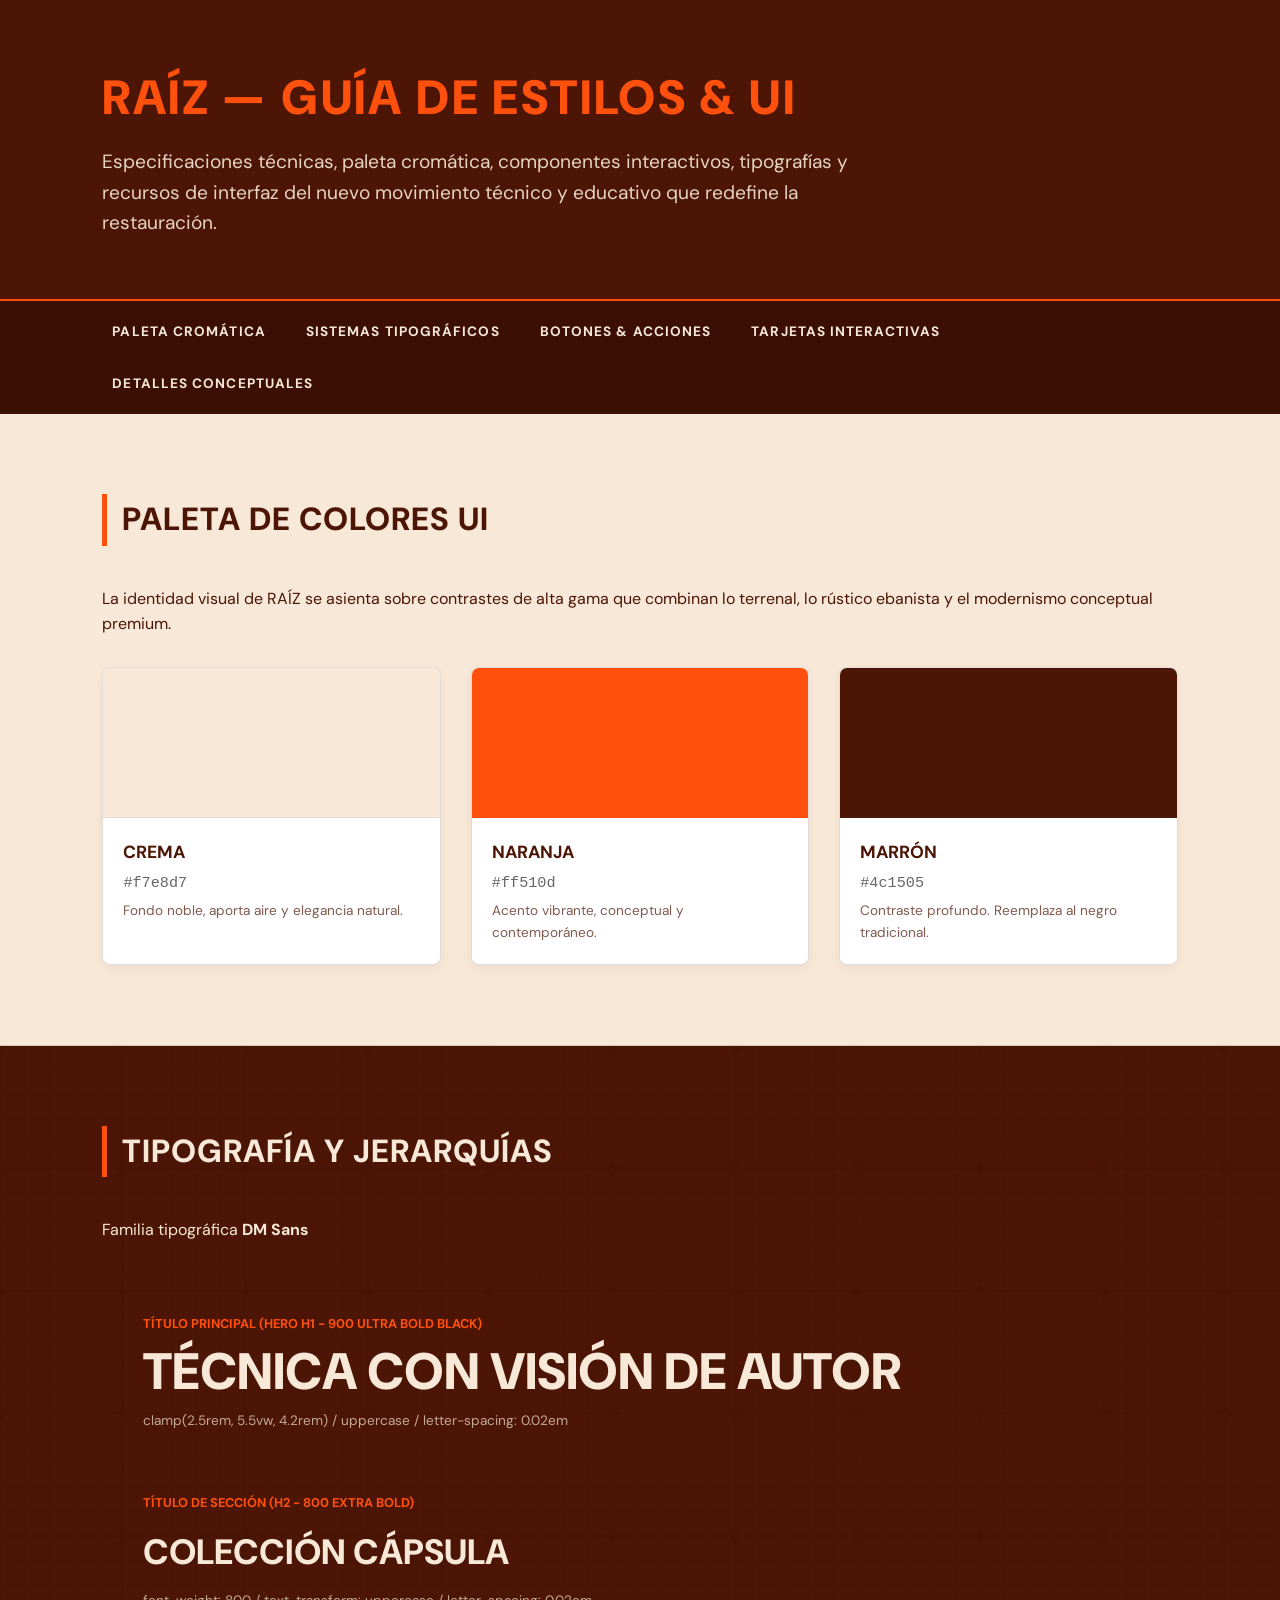
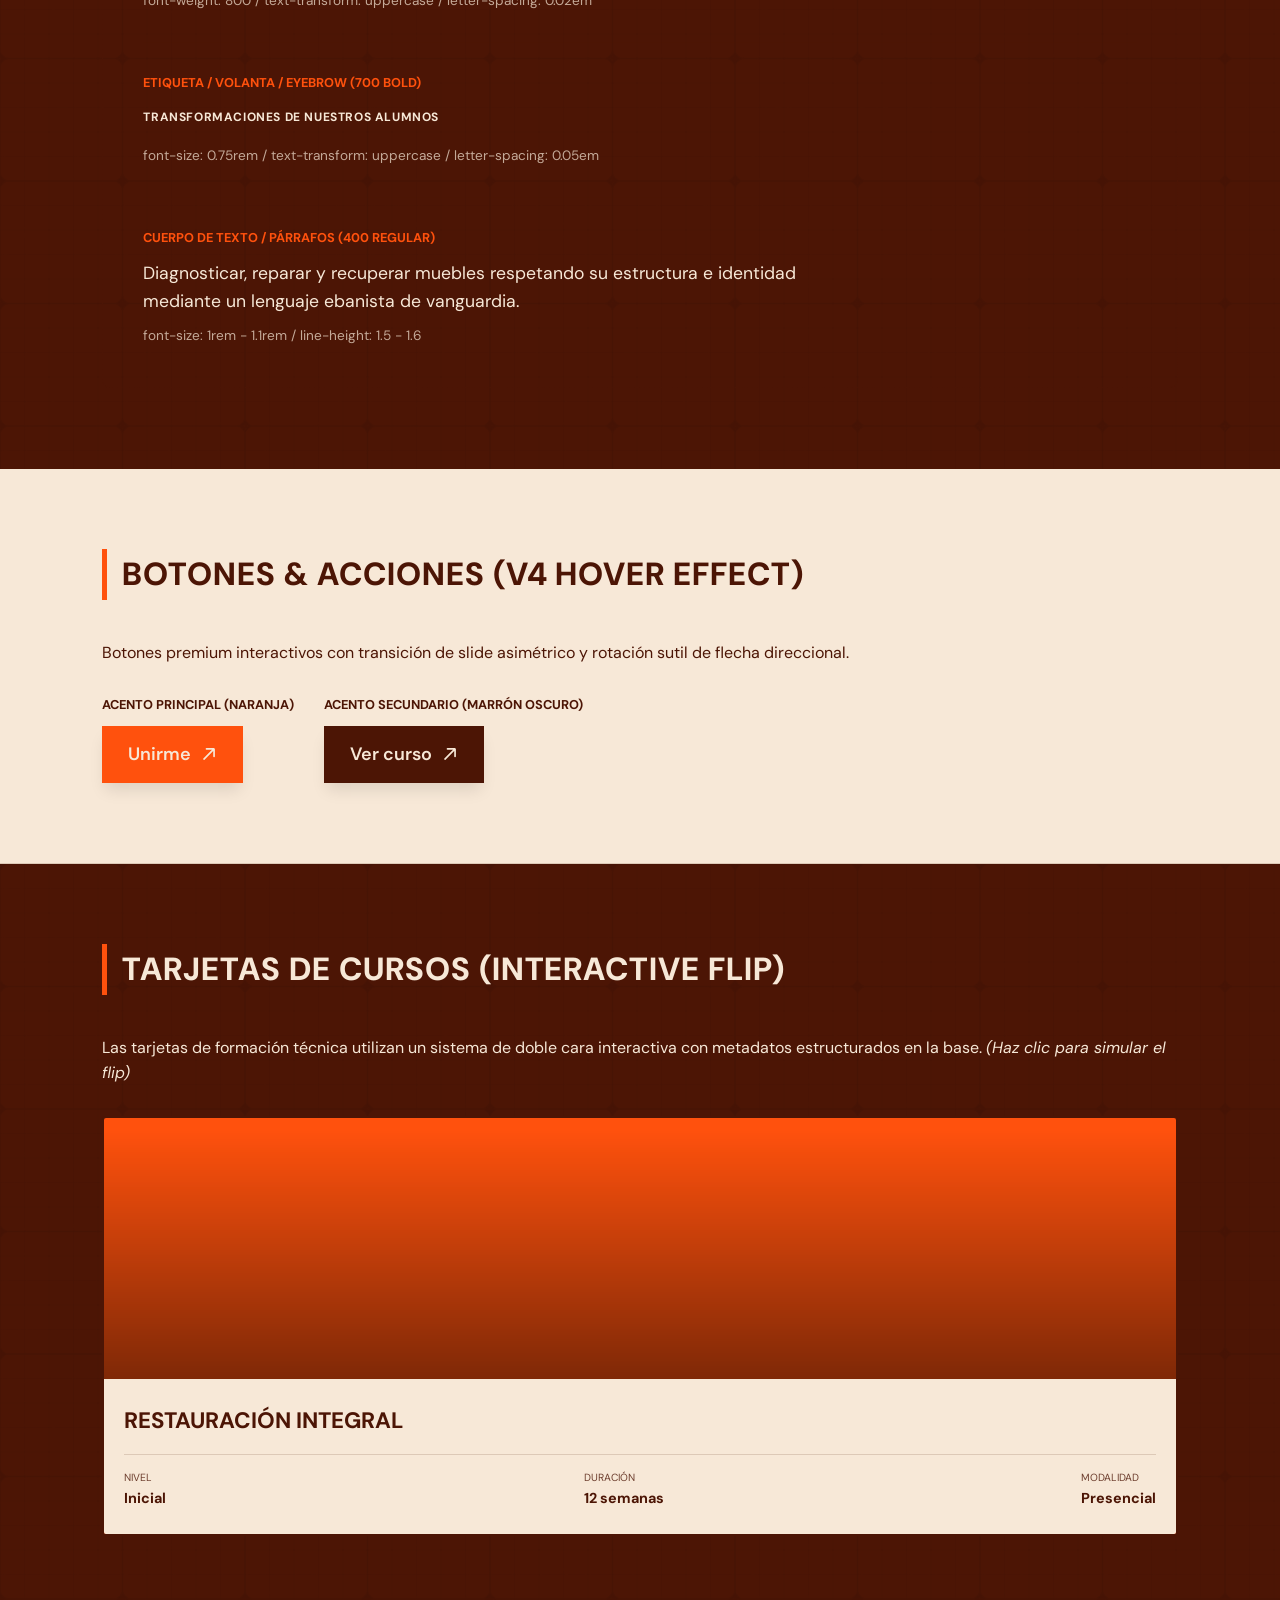
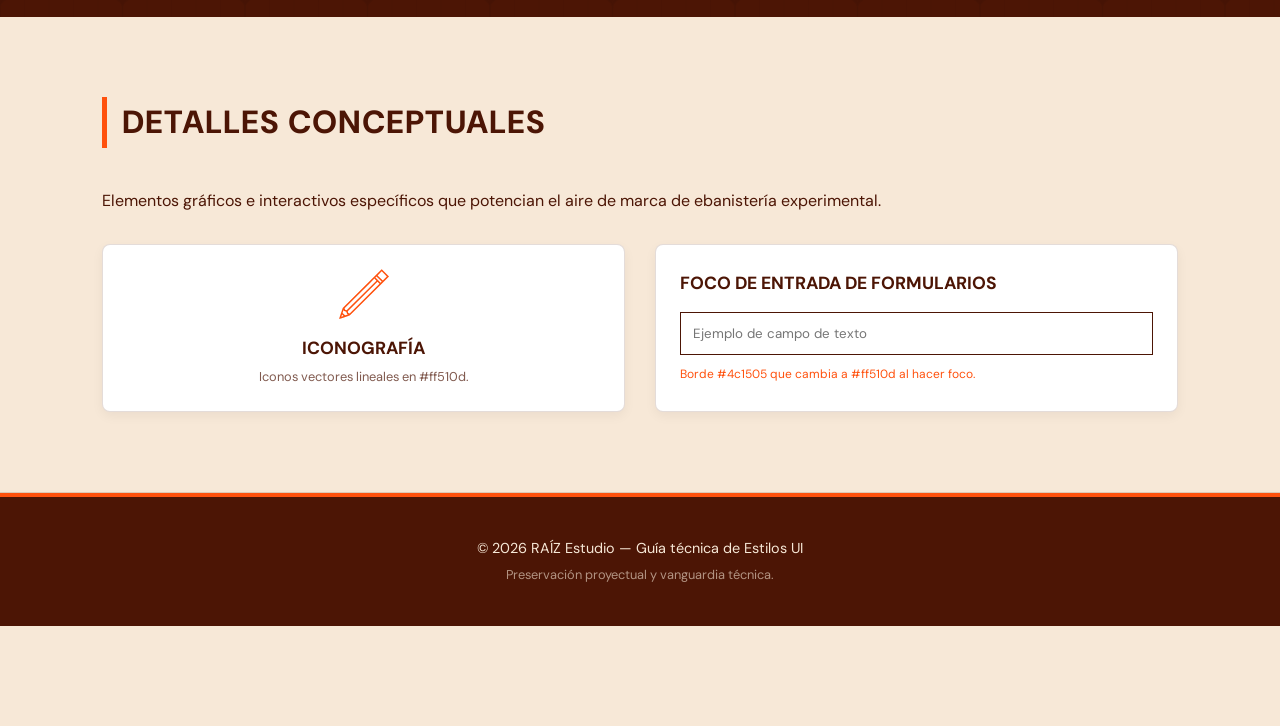
==== biblioteca_ui.html @ 79fe2fd6 "biblioteca" ====
<!DOCTYPE html>
<html lang="es">
<head>
    <meta charset="UTF-8">
    <meta name="viewport" content="width=device-width, initial-scale=1.0">
    <title>Biblioteca de UI — RAÍZ Estudio</title>
    <!-- Importación de Google Fonts: DM Sans -->
    <link rel="preconnect" href="https://fonts.googleapis.com">
    <link rel="preconnect" href="https://fonts.gstatic.com" crossorigin>
    <link href="https://fonts.googleapis.com/css2?family=DM+Sans:ital,opsz,wght@0,9..40,100..1000;1,9..40,100..1000&display=swap" rel="stylesheet">
    
    <style>
        /* VARIABLES DE DISEÑO & PALETA DE COLORES (Extraídas directamente de la UI de RAÍZ) */
        :root {
            --color-crema: #f7e8d7;
            --color-naranja: #ff510d;
            --color-oscuro: #4c1505;
            --color-texto-claro: #f7e8d7;
            --color-texto-oscuro: #4c1505;
            --font-main: 'DM Sans', sans-serif;
            --transition: all 0.4s cubic-bezier(0.25, 1, 0.5, 1);
        }

        /* RESET & ESTILOS BASE */
        *, *::before, *::after {
            box-sizing: border-box;
            margin: 0;
            padding: 0;
        }

        body {
            font-family: var(--font-main);
            background-color: var(--color-crema);
            color: var(--color-texto-oscuro);
            line-height: 1.6;
            -webkit-font-smoothing: antialiased;
            padding-bottom: 100px;
        }

        a {
            text-decoration: none;
            color: inherit;
            transition: var(--transition);
        }

        /* HEADER */
        .ui-header {
            background-color: var(--color-oscuro);
            color: var(--color-crema);
            padding: 60px 8%;
            border-bottom: 2px solid var(--color-naranja);
        }

        .ui-header h1 {
            font-size: 3rem;
            font-weight: 900;
            text-transform: uppercase;
            letter-spacing: 0.05em;
            margin-bottom: 10px;
            color: var(--color-naranja);
        }

        .ui-header p {
            font-size: 1.2rem;
            opacity: 0.9;
            max-width: 800px;
        }

        /* NAVEGACIÓN RÁPIDA */
        .ui-nav {
            background-color: #3b0f03;
            padding: 15px 8%;
            position: sticky;
            top: 0;
            z-index: 100;
            display: flex;
            gap: 20px;
            flex-wrap: wrap;
        }

        .ui-nav a {
            color: var(--color-crema);
            font-size: 0.85rem;
            text-transform: uppercase;
            font-weight: 700;
            letter-spacing: 0.08em;
            padding: 5px 10px;
            border-radius: 4px;
        }

        .ui-nav a:hover {
            color: var(--color-naranja);
            background-color: rgba(255, 81, 13, 0.1);
        }

        /* SECCIONES */
        .ui-section {
            padding: 80px 8%;
            border-bottom: 1px solid rgba(76, 21, 5, 0.15);
        }

        .ui-section.dark {
            background-color: var(--color-oscuro);
            color: var(--color-crema);
            background-image: url('imagenes/grid3.png');
            background-repeat: repeat;
            background-blend-mode: multiply;
        }

        .section-title {
            font-size: 2rem;
            font-weight: 800;
            text-transform: uppercase;
            letter-spacing: 0.03em;
            margin-bottom: 40px;
            border-left: 5px solid var(--color-naranja);
            padding-left: 15px;
            color: var(--color-oscuro);
        }

        .dark .section-title {
            color: var(--color-crema);
        }

        /* GRID DE COLORES */
        .color-grid {
            display: grid;
            grid-template-columns: repeat(auto-fit, minmax(220px, 1fr));
            gap: 30px;
        }

        .color-card {
            background: #fff;
            border: 1px solid rgba(76, 21, 5, 0.15);
            border-radius: 8px;
            overflow: hidden;
            box-shadow: 0 4px 12px rgba(0,0,0,0.05);
        }

        .color-block {
            height: 150px;
            width: 100%;
        }

        .color-info {
            padding: 20px;
        }

        .color-name {
            font-weight: 700;
            text-transform: uppercase;
            font-size: 1.1rem;
            margin-bottom: 5px;
        }

        .color-hex {
            font-family: monospace;
            color: #666;
            font-size: 0.95rem;
        }

        /* TIPOGRAFÍAS */
        .typo-specimen {
       
            padding: 40px;
            border-radius: 8px;
            border: 1px dashed var(--color-oscuro);
        }

        .typo-row {
            margin-bottom: 30px;
            padding-bottom: 30px;
            border-bottom: 1px solid rgba(76, 21, 5, 0.1);
        }

        .typo-row:last-child {
            margin-bottom: 0;
            padding-bottom: 0;
            border-bottom: none;
        }

        .typo-label {
            font-size: 0.8rem;
            text-transform: uppercase;
            color: var(--color-naranja);
            font-weight: 700;
            margin-bottom: 10px;
        }

        /* BOTONES */
        .buttons-showcase {
            display: flex;
            gap: 30px;
            flex-wrap: wrap;
            align-items: center;
        }

        /* BOTÓN V4 OPTIMIZADO (RAÍZ HERO STYLE) */
        .btn-raiz-naranja {
            display: inline-flex;
            justify-content: center;
            gap: 10px;
            align-items: center;
            box-shadow: 0 10px 15px -3px rgba(0, 0, 0, 0.1);
            font-size: 1.125rem;
            background-color: #ff510d;
            color: #f7e8d7;
            font-weight: 600;
            border: 2px solid #ff510d;
            position: relative;
            z-index: 10;
            padding: 12px 24px;
            overflow: hidden;
            transition: var(--transition);
        }

        .btn-raiz-naranja::before {
            content: '';
            position: absolute;
            width: 100%;
            height: 100%;
            transition: all 0.7s;
            left: -100%;
            top: 0;
            background-color: #f7e8d7;
            z-index: -1;
        }

        .btn-raiz-naranja:hover::before {
            left: 0;
        }

        .btn-raiz-naranja:hover {
            border-color: #f7e8d7;
            color: #ff510d;
        }

        .btn-raiz-naranja svg {
            width: 16px;
            height: 16px;
            transition: all 0.3s;
            transform: rotate(45deg);
        }

        .btn-raiz-naranja:hover svg {
            color: #ff510d;
            transform: rotate(90deg);
        }

        /* BOTÓN V4 OPTIMIZADO (RAÍZ OSCURO STYLE) */
        .btn-raiz-oscuro {
            display: inline-flex;
            justify-content: center;
            gap: 10px;
            align-items: center;
            box-shadow: 0 10px 15px -3px rgba(0, 0, 0, 0.1);
            font-size: 1.125rem;
            background-color: #4c1505;
            color: #f7e8d7;
            font-weight: 600;
            border: 2px solid #4c1505;
            position: relative;
            z-index: 10;
            padding: 12px 24px;
            overflow: hidden;
            transition: var(--transition);
        }

        .btn-raiz-oscuro::before {
            content: '';
            position: absolute;
            width: 100%;
            height: 100%;
            transition: all 0.7s;
            left: -100%;
            top: 0;
            background-color: #f7e8d7;
            z-index: -1;
        }

        .btn-raiz-oscuro:hover::before {
            left: 0;
        }

        .btn-raiz-oscuro:hover {
            border-color: #4c1505;
            color: #4c1505;
        }

        .btn-raiz-oscuro svg {
            width: 16px;
            height: 16px;
            transition: all 0.3s;
            transform: rotate(45deg);
        }

        .btn-raiz-oscuro:hover svg {
            color: #4c1505;
            transform: rotate(90deg);
        }

        /* TARJETAS CURSO FRONT/BACK DE DEMOSTRACIÓN */
        .demo-cards-wrapper {
            display: grid;
            grid-template-columns: repeat(auto-fit, minmax(300px, 1fr));
            gap: 40px;
            margin-top: 30px;
        }

        .feature-card-demo {
            width: 100%;
            height: 420px;
            perspective: 1000px;
            cursor: pointer;
        }

        .card-inner-demo {
            position: relative;
            width: 100%;
            height: 100%;
            transition: transform 0.6s cubic-bezier(0.4, 0, 0.2, 1);
            transform-style: preserve-3d;
        }

        .feature-card-demo.is-flipped .card-inner-demo {
            transform: rotateY(180deg);
        }

        .card-front-demo, .card-back-demo {
            position: absolute;
            width: 100%;
            height: 100%;
            -webkit-backface-visibility: hidden;
            backface-visibility: hidden;
            border: 2px solid var(--color-oscuro);
            display: flex;
            flex-direction: column;
            box-sizing: border-box;
            border-radius: 4px;
        }

        .card-front-demo {
            background-color: var(--color-naranja);
            justify-content: flex-end;
            overflow: hidden;
        }

        .demo-img-bg {
            height: 60%;
            background: linear-gradient(rgba(0,0,0,0), rgba(0,0,0,0.5)), url('https://images.unsplash.com/photo-1533090161767-e6ffed986c88?auto=format&fit=crop&w=600&q=80') center/cover no-repeat;
        }

        .card-front-content-demo {
            background-color: var(--color-crema);
            padding: 24px 20px;
            display: flex;
            flex-direction: column;
        }

        .card-front-content-demo h3 {
            font-size: 1.4rem;
            font-weight: 700;
            color: var(--color-oscuro);
            margin-bottom: 15px;
            text-transform: uppercase;
        }

        .card-meta-demo {
            display: flex;
            justify-content: space-between;
            border-top: 1px solid rgba(76, 21, 5, 0.15);
            padding-top: 15px;
        }

        .meta-item-demo {
            display: flex;
            flex-direction: column;
        }

        .meta-label-demo {
            font-size: 0.65rem;
            text-transform: uppercase;
            color: var(--color-oscuro);
            opacity: 0.8;
        }

        .meta-value-demo {
            font-size: 0.9rem;
            font-weight: 700;
            color: var(--color-oscuro);
        }

        .card-back-demo {
            background-color: var(--color-naranja);
            color: var(--color-crema);
            padding: 30px 24px;
            justify-content: space-between;
            transform: rotateY(180deg);
        }

        .card-back-demo h3 {
            font-size: 1.5rem;
            text-transform: uppercase;
            margin-bottom: 15px;
        }

        .card-back-demo p {
            font-size: 0.95rem;
            opacity: 0.9;
            margin-bottom: 20px;
        }

        /* VOLANTAS Y TEXTOS */
        .volanta {
            font-size: 0.75rem;
            text-transform: uppercase;
            letter-spacing: 0.05em;
            color: var(--color-naranja);
            font-weight: 700;
            display: inline-block;
            margin-bottom: 8px;
        }

        .dark .volanta {
            color: var(--color-crema);
        }

        /* CAPÍTULO CÁPSULA (CARRUSEL INTERACTIVO PREVIEW) */
        .capsula-preview {
            background: #fff;
            border: 1px solid rgba(76, 21, 5, 0.1);
            padding: 40px;
            border-radius: 8px;
            display: flex;
            flex-direction: column;
            align-items: center;
            text-align: center;
        }

        .capsula-img-placeholder {
            width: 250px;
            height: 250px;
            background: var(--color-crema);
            border-radius: 50%;
            margin: 20px auto;
            display: flex;
            align-items: center;
            justify-content: center;
            border: 2px dashed var(--color-naranja);
            color: var(--color-oscuro);
            font-weight: 700;
        }

        /* FOOTER DE LA GUÍA */
        .ui-footer {
            background-color: var(--color-oscuro);
            color: var(--color-crema);
            text-align: center;
            padding: 40px;
            font-size: 0.9rem;
            border-top: 4px solid var(--color-naranja);
        }
    </style>
</head>
<body>

    <!-- MENÚ / HEADER DE LA BIBLIOTECA UI -->
    <header class="ui-header">
        <h1>RAÍZ — Guía de Estilos & UI</h1>
        <p>Especificaciones técnicas, paleta cromática, componentes interactivos, tipografías y recursos de interfaz del nuevo movimiento técnico y educativo que redefine la restauración.</p>
    </header>

    <!-- NAVEGACIÓN RÁPIDA INTERNA -->
    <nav class="ui-nav">
        <a href="#colores">Paleta Cromática</a>
        <a href="#tipografias">Sistemas Tipográficos</a>
        <a href="#botones">Botones & Acciones</a>
        <a href="#componentes">Tarjetas Interactivas</a>
        <a href="#accesorios">Detalles Conceptuales</a>
    </nav>

    <!-- SECCIÓN 1: PALETA CROMÁTICA -->
    <section id="colores" class="ui-section">
        <h2 class="section-title">Paleta de Colores UI</h2>
        <p style="margin-bottom: 30px;">La identidad visual de RAÍZ se asienta sobre contrastes de alta gama que combinan lo terrenal, lo rústico ebanista y el modernismo conceptual premium.</p>
        
        <div class="color-grid">
            <!-- Crema -->
            <div class="color-card">
                <div class="color-block" style="background-color: #f7e8d7; border-bottom: 1px solid rgba(0,0,0,0.05);"></div>
                <div class="color-info">
                    <div class="color-name">Crema</div>
                    <div class="color-hex">#f7e8d7</div>
                    <p style="font-size: 0.85rem; opacity: 0.7; margin-top: 5px;">Fondo noble, aporta aire y elegancia natural.</p>
                </div>
            </div>

            <!-- Naranja -->
            <div class="color-card">
                <div class="color-block" style="background-color: #ff510d;"></div>
                <div class="color-info">
                    <div class="color-name">Naranja</div>
                    <div class="color-hex">#ff510d</div>
                    <p style="font-size: 0.85rem; opacity: 0.7; margin-top: 5px;">Acento vibrante, conceptual y contemporáneo.</p>
                </div>
            </div>

            <!-- Oscuro -->
            <div class="color-card">
                <div class="color-block" style="background-color: #4c1505;"></div>
                <div class="color-info">
                    <div class="color-name">Marrón</div>
                    <div class="color-hex">#4c1505</div>
                    <p style="font-size: 0.85rem; opacity: 0.7; margin-top: 5px;">Contraste profundo. Reemplaza al negro tradicional.</p>
                </div>
            </div>
        </div>
    </section>

    <!-- SECCIÓN 2: SISTEMAS TIPOGRÁFICOS -->
    <section id="tipografias" class="ui-section dark">
        <h2 class="section-title">Tipografía y Jerarquías</h2>
        <p style="margin-bottom: 30px; color: var(--color-crema);">Familia tipográfica <strong>DM Sans</strong></p>

        <div class="typo-specimen">
            <!-- H1 -->
            <div class="typo-row">
                <div class="typo-label">Título Principal (Hero H1 - 900 Ultra Bold Black)</div>
                <h1 style="font-size: clamp(2rem, 4vw, 3.5rem); font-weight: 900; text-transform: uppercase; line-height: 1.1; color: var(--color-crema);">TÉCNICA CON VISIÓN DE AUTOR</h1>
                <p style="font-size: 0.85rem; color: var(--color-crema); opacity: 0.7; margin-top: 10px;">clamp(2.5rem, 5.5vw, 4.2rem) / uppercase / letter-spacing: 0.02em</p>
            </div>

            <!-- H2 -->
            <div class="typo-row">
                <div class="typo-label">Título de Sección (H2 - 800 Extra Bold)</div>
                <h2 style="font-size: 2.2rem; font-weight: 800; text-transform: uppercase; color: var(--color-crema);">Colección Cápsula</h2>
                <p style="font-size: 0.85rem; color: var(--color-crema); opacity: 0.7; margin-top: 10px;">font-weight: 800 / text-transform: uppercase / letter-spacing: 0.02em</p>
            </div>

            <!-- Volanta -->
            <div class="typo-row">
                <div class="typo-label">Etiqueta / Volanta / Eyebrow (700 Bold)</div>
                <span class="volanta">TRANSFORMACIONES DE NUESTROS ALUMNOS</span>
                <p style="font-size: 0.85rem; color: var(--color-crema); opacity: 0.7; margin-top: 10px;">font-size: 0.75rem / text-transform: uppercase / letter-spacing: 0.05em</p>
            </div>

            <!-- Body -->
            <div class="typo-row">
                <div class="typo-label">Cuerpo de Texto / Párrafos (400 Regular)</div>
                <p style="font-size: 1.1rem; line-height: 1.6; max-width: 700px; color: var(--color-crema);">Diagnosticar, reparar y recuperar muebles respetando su estructura e identidad mediante un lenguaje ebanista de vanguardia.</p>
                <p style="font-size: 0.85rem; color: var(--color-crema); opacity: 0.7; margin-top: 10px;">font-size: 1rem - 1.1rem / line-height: 1.5 - 1.6</p>
            </div>
        </div>
    </section>

    <!-- SECCIÓN 3: BOTONES Y ACCIONES -->
    <section id="botones" class="ui-section">
        <h2 class="section-title">Botones & Acciones (v4 Hover Effect)</h2>
        <p style="margin-bottom: 30px;">Botones premium interactivos con transición de slide asimétrico y rotación sutil de flecha direccional.</p>

        <div class="buttons-showcase">
            <div>
                <p style="font-size: 0.8rem; font-weight: bold; margin-bottom: 10px; text-transform: uppercase;">Acento Principal (Naranja)</p>
                <a href="#cursos" class="btn-raiz-naranja">
                    <span>Unirme</span>
                    <svg viewBox="0 0 16 19" fill="currentColor" xmlns="http://www.w3.org/2000/svg"> 
                        <path d="M7 18C7 18.5523 7.44772 19 8 19C8.55228 19 9 18.5523 9 18H7ZM8.70711 0.292893C8.31658 -0.0976311 7.68342 -0.0976311 7.29289 0.292893L0.928932 6.65685C0.538408 7.04738 0.538408 7.68054 0.928932 8.07107C1.31946 8.46159 1.95262 8.46159 2.34315 8.07107L8 2.41421L13.6569 8.07107C14.0474 8.46159 14.6805 8.46159 15.0711 8.07107C15.4616 7.68054 15.4616 7.04738 15.0711 6.65685L8.70711 0.292893ZM9 18L9 1H7L7 18H9Z"></path>
                    </svg>
                </a>
            </div>

            <div>
                <p style="font-size: 0.8rem; font-weight: bold; margin-bottom: 10px; text-transform: uppercase;">Acento Secundario (Marrón Oscuro)</p>
                <a href="#cursos" class="btn-raiz-oscuro">
                    <span>Ver curso</span>
                    <svg viewBox="0 0 16 19" fill="currentColor" xmlns="http://www.w3.org/2000/svg"> 
                        <path d="M7 18C7 18.5523 7.44772 19 8 19C8.55228 19 9 18.5523 9 18H7ZM8.70711 0.292893C8.31658 -0.0976311 7.68342 -0.0976311 7.29289 0.292893L0.928932 6.65685C0.538408 7.04738 0.538408 7.68054 0.928932 8.07107C1.31946 8.46159 1.95262 8.46159 2.34315 8.07107L8 2.41421L13.6569 8.07107C14.0474 8.46159 14.6805 8.46159 15.0711 8.07107C15.4616 7.68054 15.4616 7.04738 15.0711 6.65685L8.70711 0.292893ZM9 18L9 1H7L7 18H9Z"></path>
                    </svg>
                </a>
            </div>
        </div>
    </section>

    <!-- SECCIÓN 4: TARJETAS INTERACTIVAS (FEATURE FLIP CARDS) -->
    <section id="componentes" class="ui-section dark">
        <h2 class="section-title">Tarjetas de Cursos (Interactive Flip)</h2>
        <p style="margin-bottom: 30px; color: var(--color-crema);">Las tarjetas de formación técnica utilizan un sistema de doble cara interactiva con metadatos estructurados en la base. <em>(Haz clic para simular el flip)</em></p>

        <div class="demo-cards-wrapper">
            <!-- Demo 1 -->
            <div class="feature-card-demo" onclick="this.classList.toggle('is-flipped')">
                <div class="card-inner-demo">
                    <!-- Front -->
                    <div class="card-front-demo">
                        <div class="demo-img-bg"></div>
                        <div class="card-front-content-demo">
                            <h3>Restauración integral</h3>
                            <div class="card-meta-demo">
                                <div class="meta-item-demo">
                                    <span class="meta-label-demo">Nivel</span>
                                    <span class="meta-value-demo">Inicial</span>
                                </div>
                                <div class="meta-item-demo">
                                    <span class="meta-label-demo">Duración</span>
                                    <span class="meta-value-demo">12 semanas</span>
                                </div>
                                <div class="meta-item-demo">
                                    <span class="meta-label-demo">Modalidad</span>
                                    <span class="meta-value-demo">Presencial</span>
                                </div>
                            </div>
                        </div>
                    </div>
                    <!-- Back -->
                    <div class="card-back-demo">
                        <div>
                            <h3>Restauración integral</h3>
                            <p>Diagnosticar, reparar y recuperar muebles respetando su estructura, preservando los materiales de ebanistería tradicional.</p>
                            <p style="font-weight: 700; font-size: 1.2rem; color: var(--color-oscuro);">$120.000</p>
                        </div>
                        <span style="font-size: 0.8rem; text-transform: uppercase; font-weight: 700; color: var(--color-oscuro);">Voltear tarjeta</span>
                    </div>
                </div>
            </div>
        </div>
    </section>

    <!-- SECCIÓN 5: ACCESORIOS Y DETALLES CONCEPTUALES -->
    <section id="accesorios" class="ui-section">
        <h2 class="section-title">Detalles Conceptuales</h2>
        <p style="margin-bottom: 30px;">Elementos gráficos e interactivos específicos que potencian el aire de marca de ebanistería experimental.</p>

        <div class="color-grid">
            <!-- Bloque Icono vector -->
            <div class="color-card" style="padding: 24px; display: flex; flex-direction: column; align-items: center; justify-content: center; text-align: center;">
                <svg style="width: 50px; height: 50px; color: var(--color-naranja); margin-bottom: 15px;" xmlns="http://www.w3.org/2000/svg" viewBox="0 0 384 382" fill="currentColor">
                    <path d="M311.28,112.3l-15.78-15.74-228.05,227.55,3.23,12.19,11.46,4.46,229.14-228.47ZM84.38,354.46c-3.74,2.6-13.89,5.11-18.74,6.75-21.75,7.33-43.75,14.06-65.64,20.94l28.49-82.72L242.3,86.21,327.75.4l.39-.4,56.24,56.17-.38.37L84.38,354.46ZM240.42,103.69L43.1,300.59l3.6,11.75,11.83,4.31,229.12-227.92-15.77-16.45-31.46,31.42ZM328.12,16.13l-31.82,32.45,39.97,39.35,31.25-31.76-39.4-40.03ZM287.73,56.59l-7.96,7.81,40.11,39.32,7.8-8-39.95-39.13ZM38.43,321.33s-1.9-5.94-2.44-6.55c-1.18.78-7.49,19.54-8.09,21.23l18.2,18.5s15.89-4.32,22.9-6.05c-3.02-1.55-6.8-3.51-6.8-3.51,0,0-5.08-15.74-6.9-17.24-3.28-1.99-16.86-6.38-16.86-6.38ZM34.87,359.31l-11.31-11.15-5.56,16.77,16.87-5.62Z"/>
                </svg>
                <div class="color-name">Iconografía</div>
                <p style="font-size: 0.8rem; opacity: 0.7;">Iconos vectores lineales en #ff510d.</p>
            </div>

            <!-- Formulario UI Specimen -->
            <div class="color-card" style="padding: 24px;">
                <div class="color-name" style="margin-bottom: 15px;">Foco de Entrada de Formularios</div>
                <div style="display: flex; flex-direction: column; gap: 10px;">
                    <input type="text" placeholder="Ejemplo de campo de texto" style="width:100%; padding: 12px; border: 1px solid var(--color-oscuro); background: transparent; font-family: inherit;" />
                    <p style="font-size: 0.75rem; color: var(--color-naranja);">Borde #4c1505 que cambia a #ff510d al hacer foco.</p>
                </div>
            </div>
        </div>
    </section>

    <!-- FOOTER -->
    <footer class="ui-footer">
        <p>&copy; 2026 RAÍZ Estudio — Guía técnica de Estilos UI</p>
        <p style="font-size: 0.8rem; opacity: 0.6; margin-top: 5px;">Preservación proyectual y vanguardia técnica.</p>
    </footer>

</body>
</html>
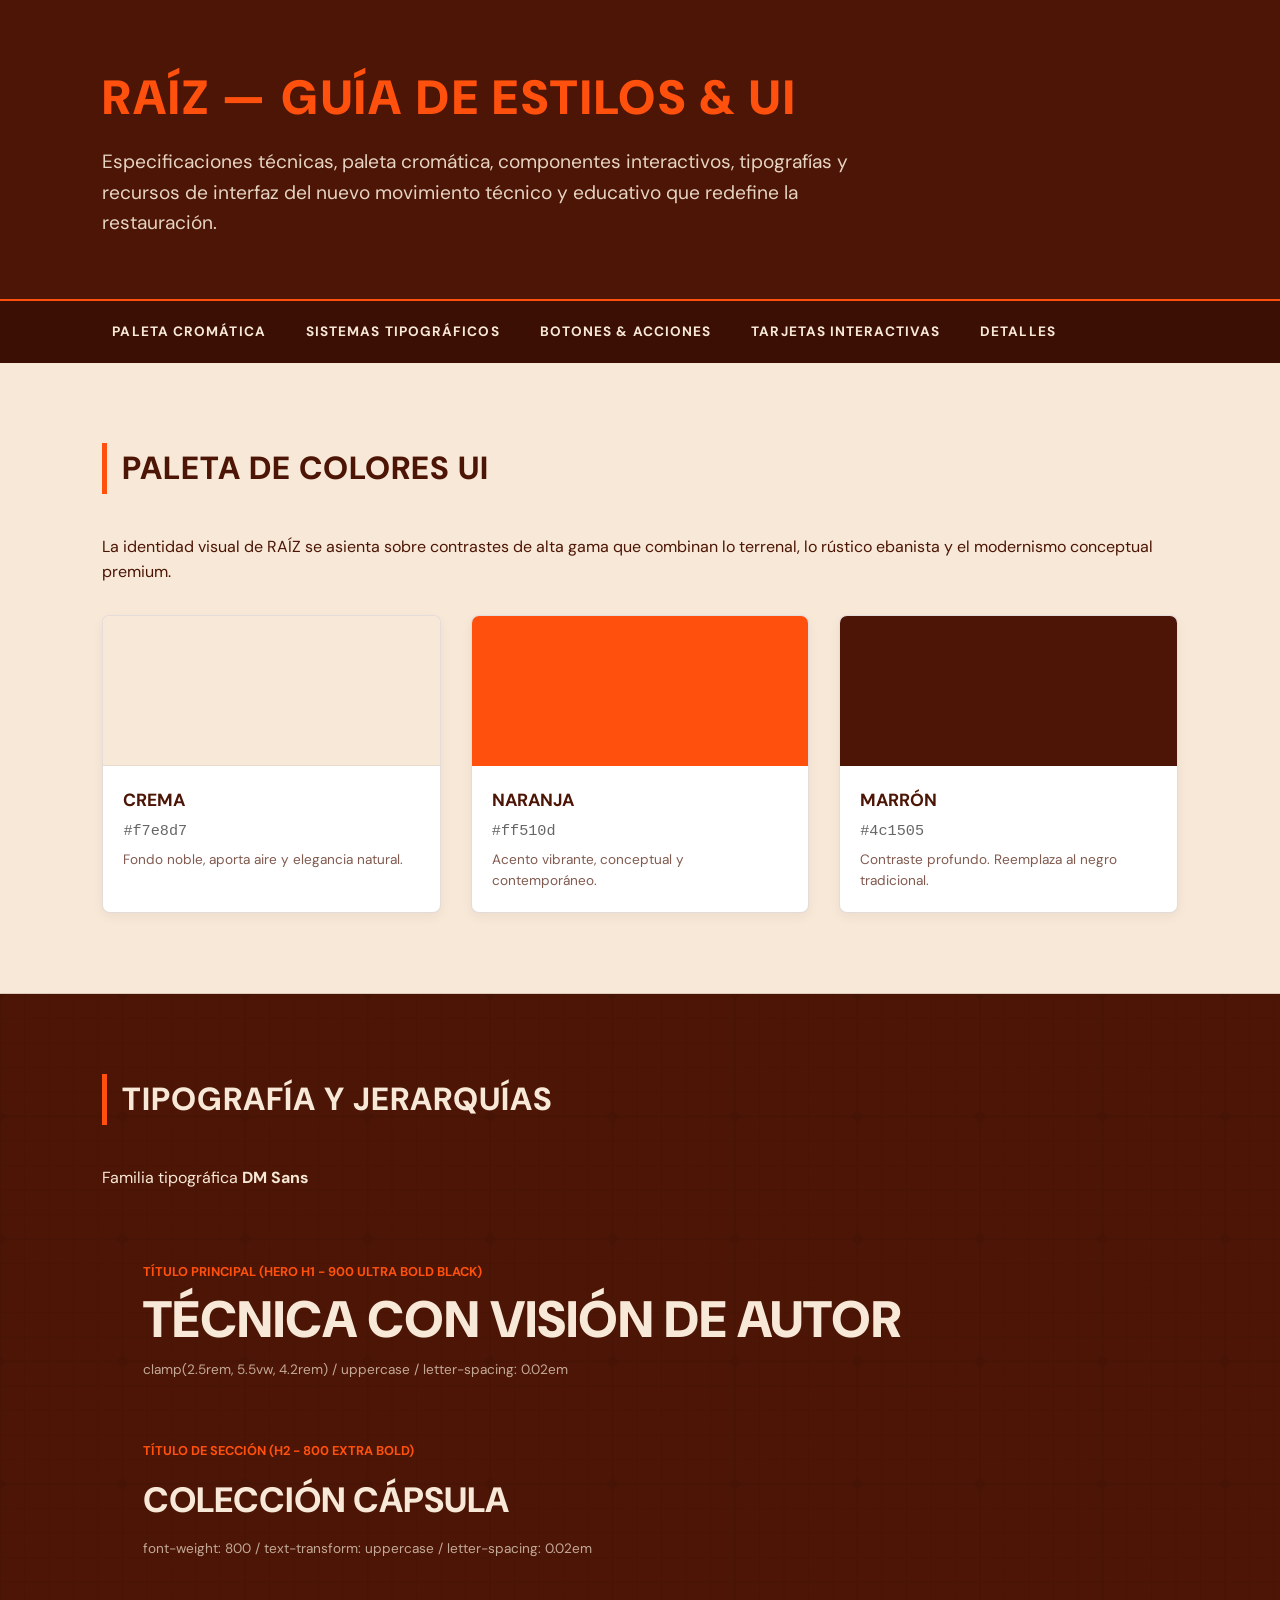
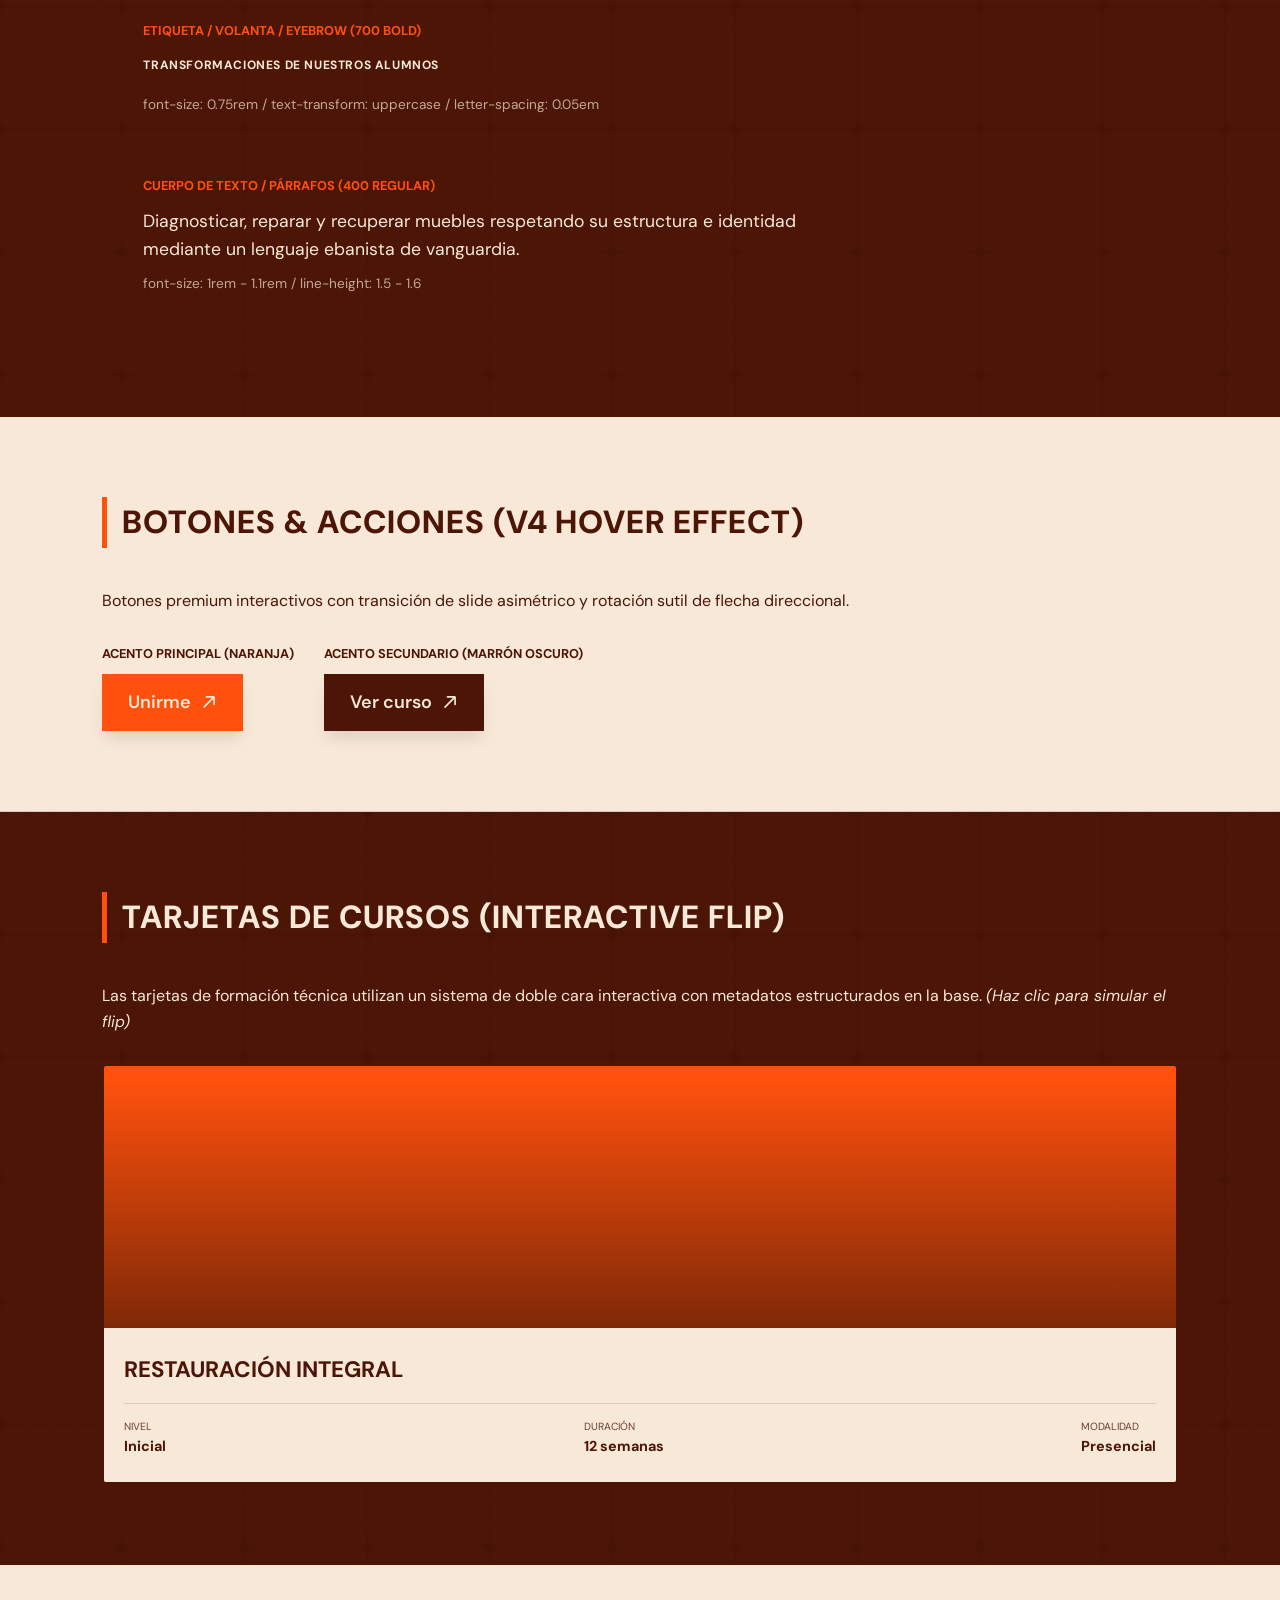
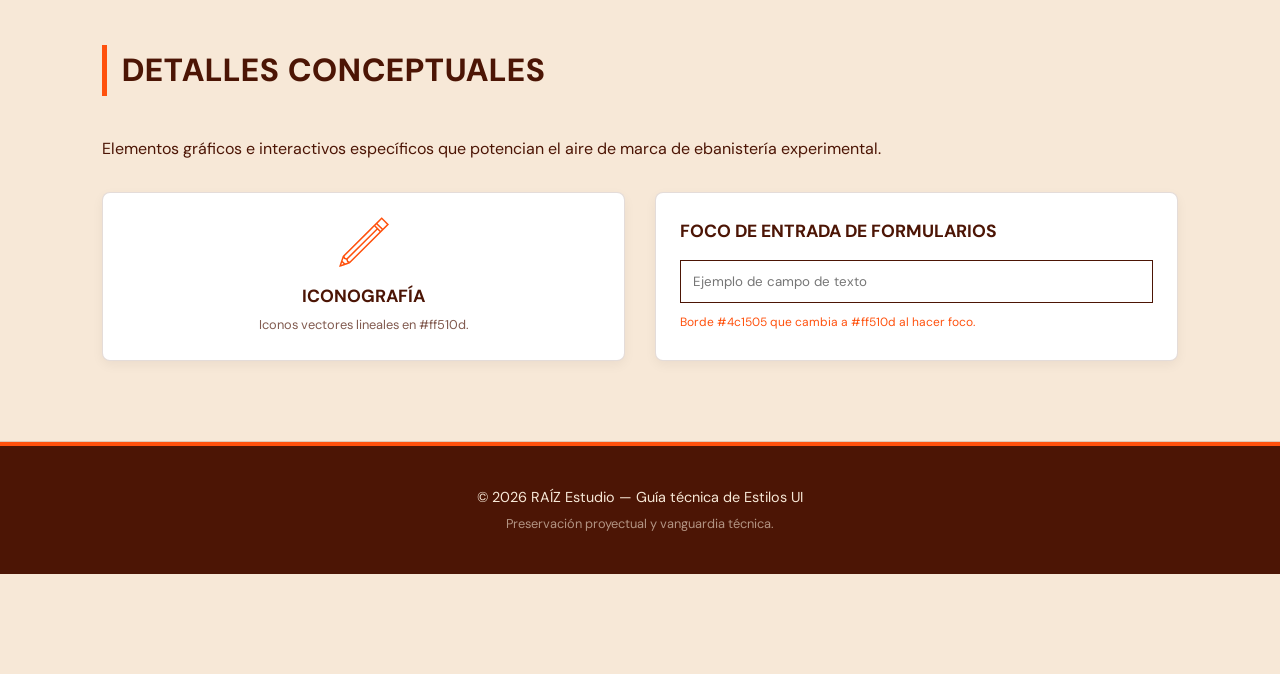
==== commit eb46bcf1: "biblio2" ====
--- a/biblioteca_ui.html
+++ b/biblioteca_ui.html
@@ -476,7 +476,7 @@
         <a href="#tipografias">Sistemas Tipográficos</a>
         <a href="#botones">Botones & Acciones</a>
         <a href="#componentes">Tarjetas Interactivas</a>
-        <a href="#accesorios">Detalles Conceptuales</a>
+        <a href="#accesorios">Detalles</a>
     </nav>
 
     <!-- SECCIÓN 1: PALETA CROMÁTICA -->
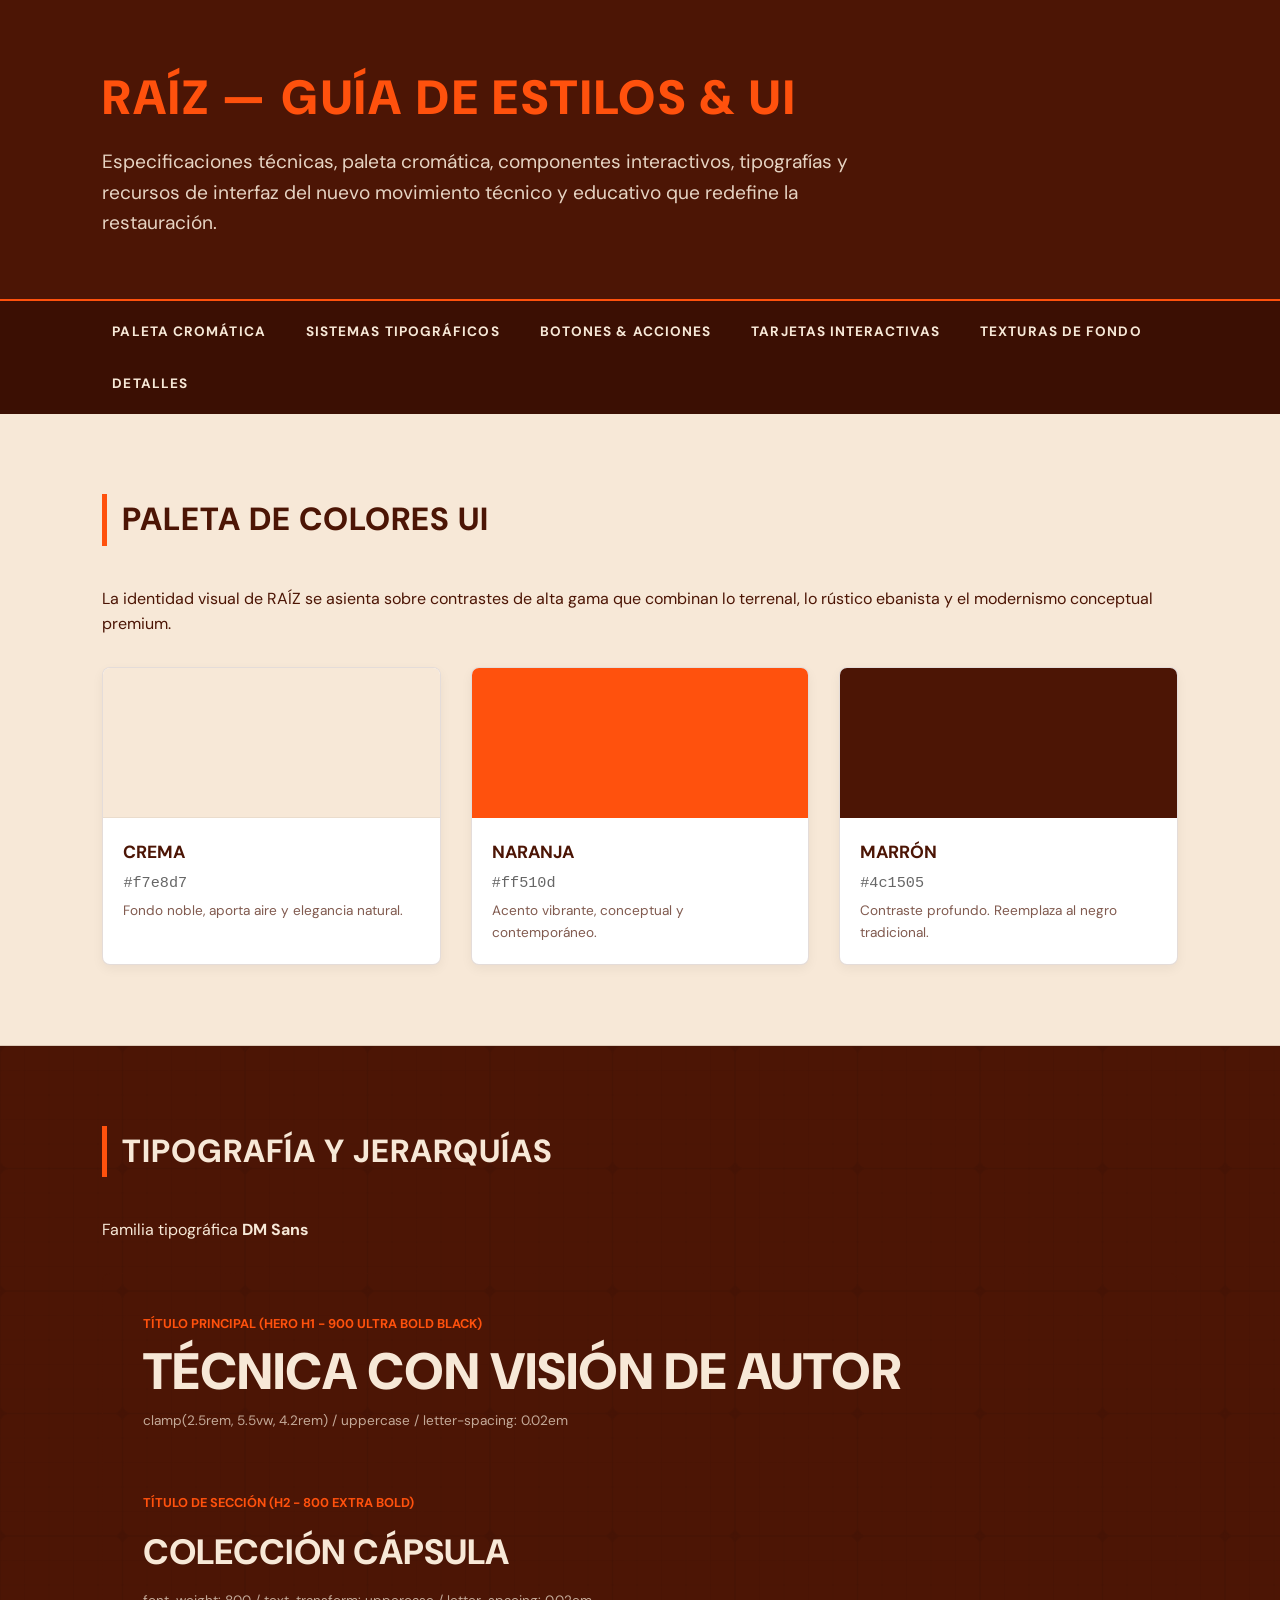
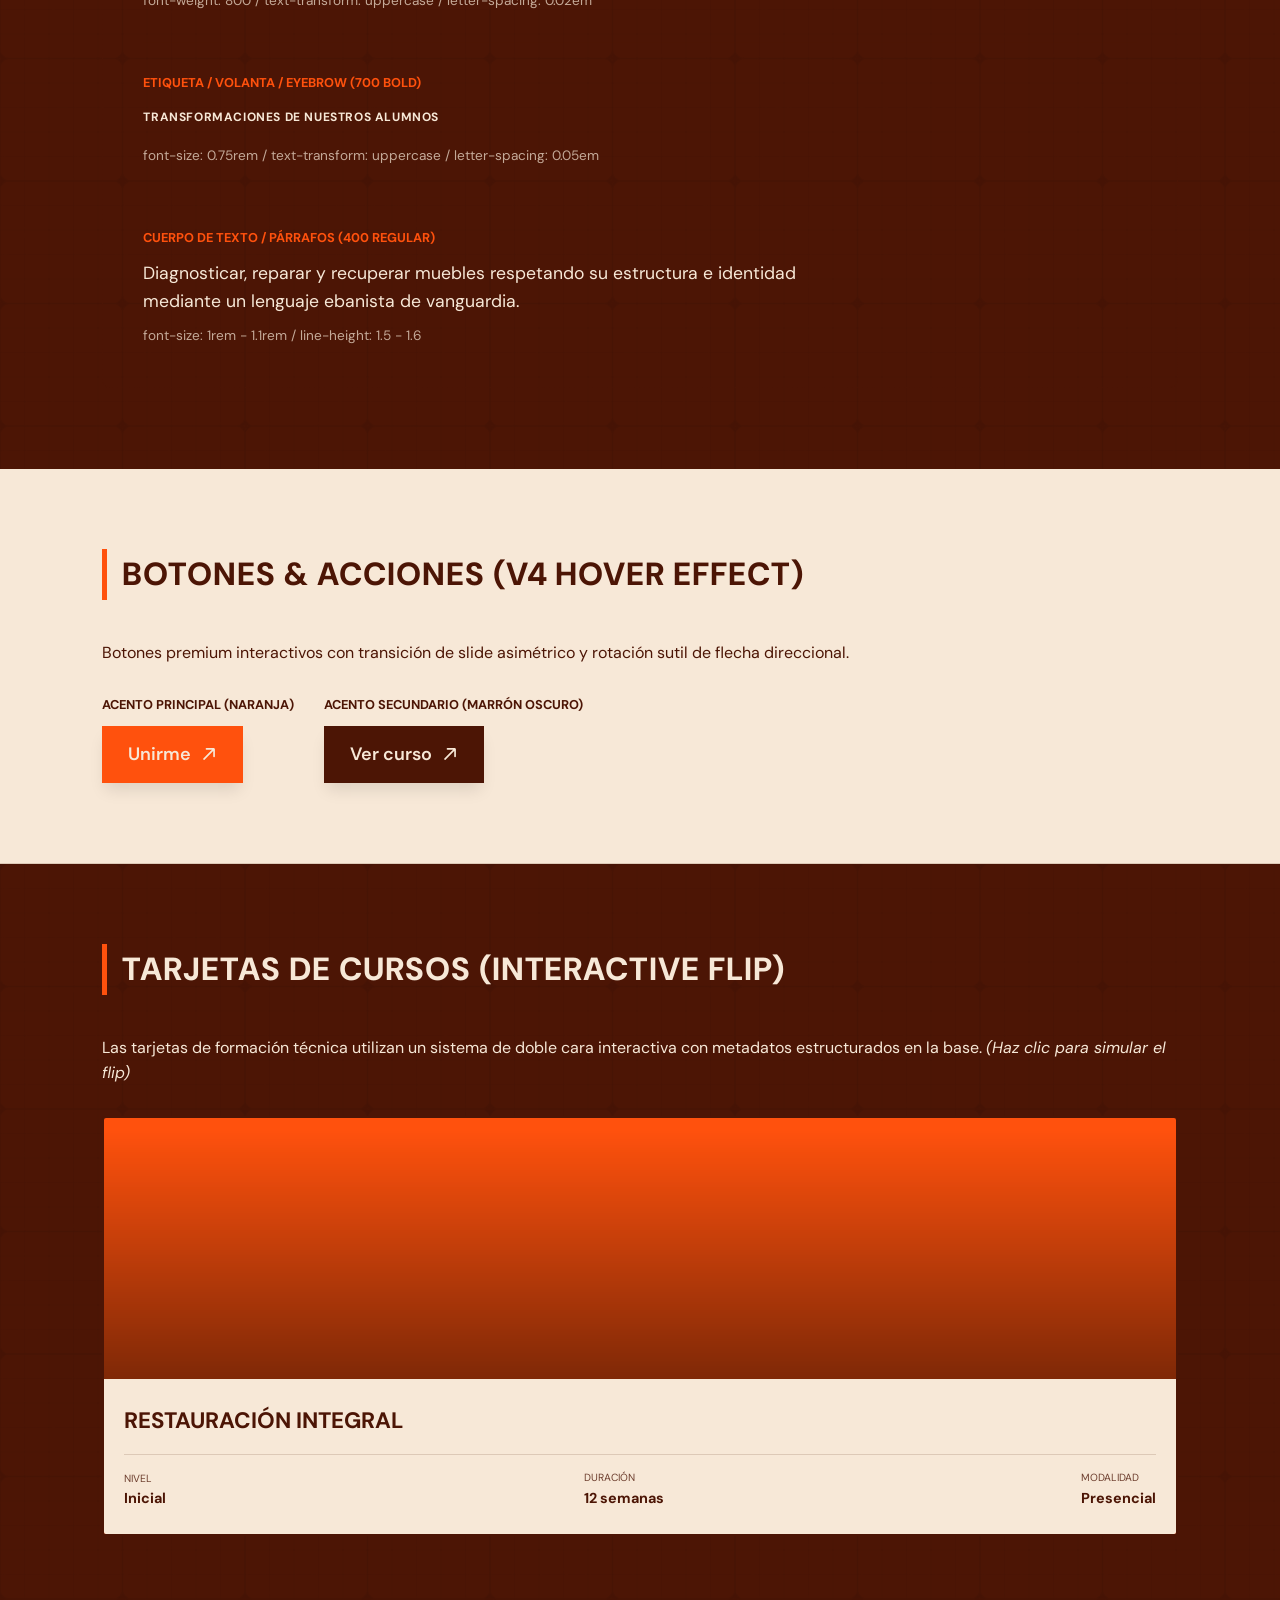
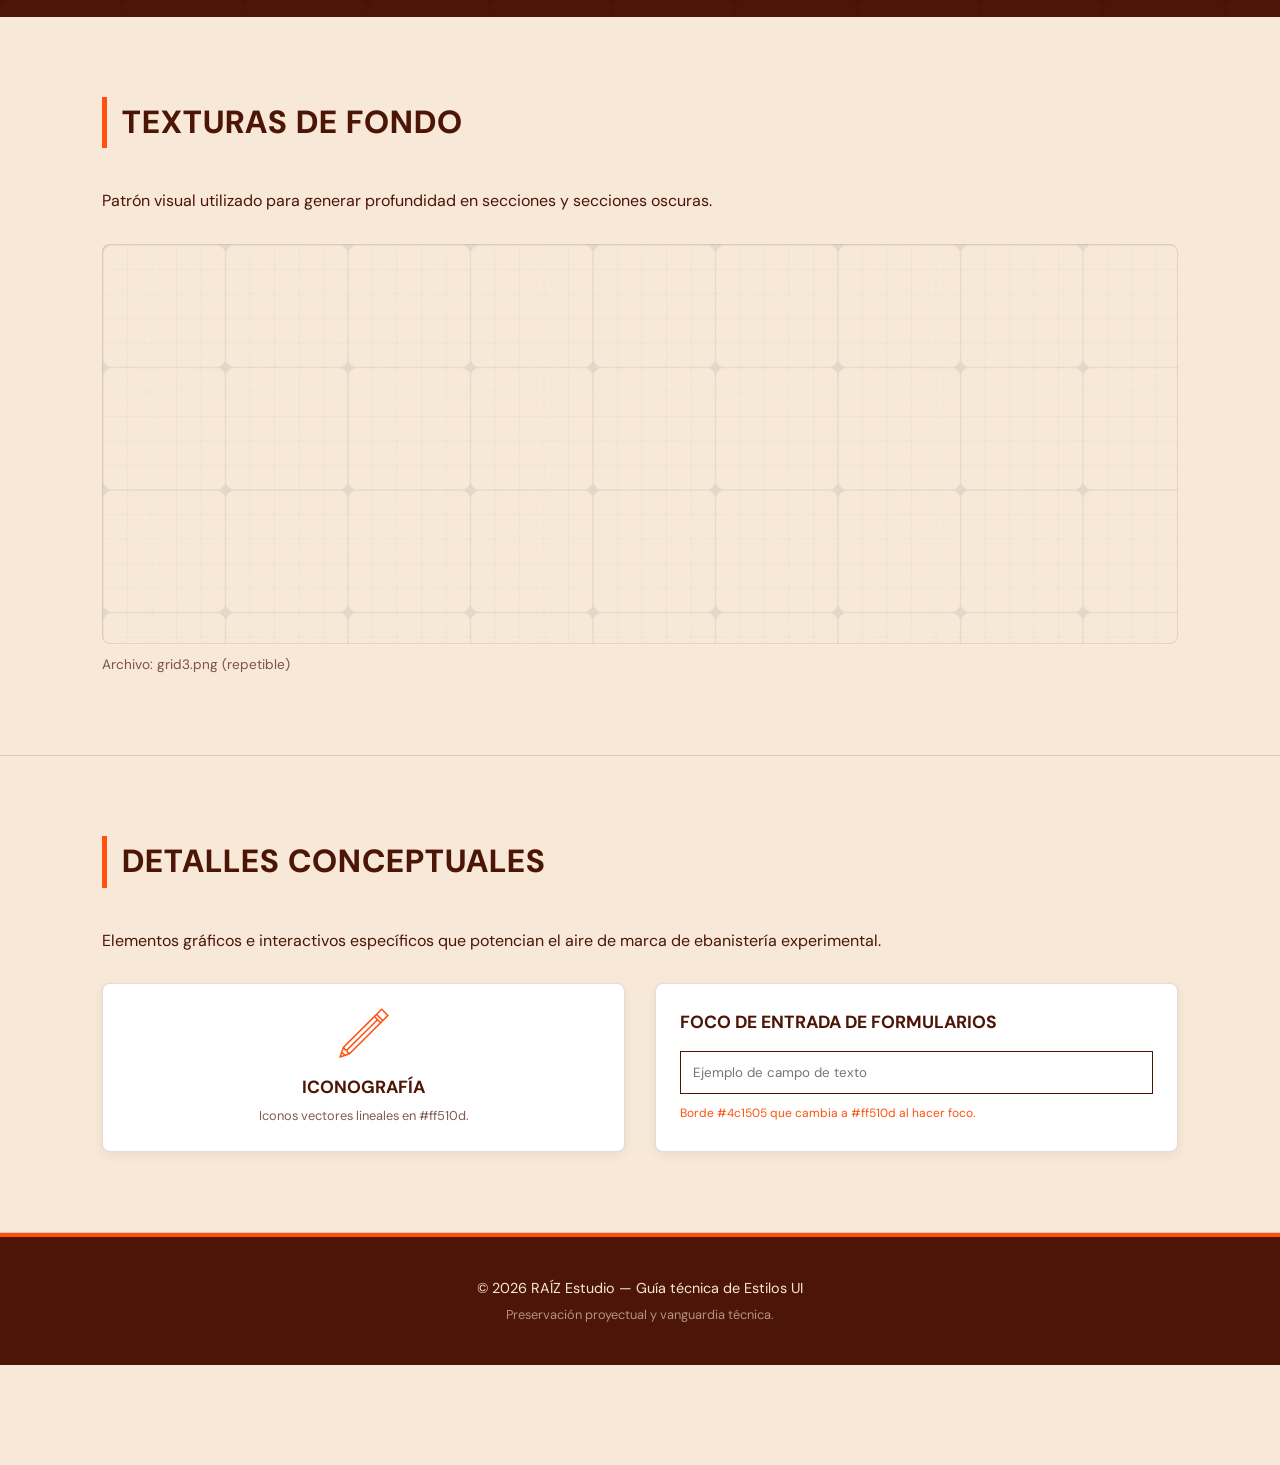
==== commit 105f779c: "biblio3" ====
--- a/biblioteca_ui.html
+++ b/biblioteca_ui.html
@@ -326,6 +326,10 @@
             transform: rotateY(180deg);
         }
 
+        .feature-card-demo.is-flipped .card-inner-demo {
+            transform: rotateY(180deg);
+        }
+
         .card-front-demo, .card-back-demo {
             position: absolute;
             width: 100%;
@@ -449,6 +453,16 @@
             border: 2px dashed var(--color-naranja);
             color: var(--color-oscuro);
             font-weight: 700;
+        }
+
+        /* SECCIÓN TEXTURAS DE FONDO */
+        .grid-specimen {
+            background-image: url('imagenes/grid3.png');
+            background-repeat: repeat;
+            width: 100%;
+            height: 400px;
+            border-radius: 8px;
+            border: 1px solid rgba(76, 21, 5, 0.1);
         }
 
         /* FOOTER DE LA GUÍA */
@@ -476,6 +490,7 @@
         <a href="#tipografias">Sistemas Tipográficos</a>
         <a href="#botones">Botones & Acciones</a>
         <a href="#componentes">Tarjetas Interactivas</a>
+        <a href="#texturas">Texturas de Fondo</a>
         <a href="#accesorios">Detalles</a>
     </nav>
 
@@ -625,7 +640,15 @@
         </div>
     </section>
 
-    <!-- SECCIÓN 5: ACCESORIOS Y DETALLES CONCEPTUALES -->
+    <!-- SECCIÓN 5: TEXTURAS DE FONDO -->
+    <section id="texturas" class="ui-section">
+        <h2 class="section-title">Texturas de Fondo</h2>
+        <p style="margin-bottom: 30px;">Patrón visual utilizado para generar profundidad en secciones y secciones oscuras.</p>
+        <div class="grid-specimen"></div>
+        <p style="font-size: 0.85rem; opacity: 0.7; margin-top: 10px;">Archivo: grid3.png (repetible)</p>
+    </section>
+
+    <!-- SECCIÓN 6: ACCESORIOS Y DETALLES CONCEPTUALES -->
     <section id="accesorios" class="ui-section">
         <h2 class="section-title">Detalles Conceptuales</h2>
         <p style="margin-bottom: 30px;">Elementos gráficos e interactivos específicos que potencian el aire de marca de ebanistería experimental.</p>
@@ -658,4 +681,4 @@
     </footer>
 
 </body>
-</html>
+</html>
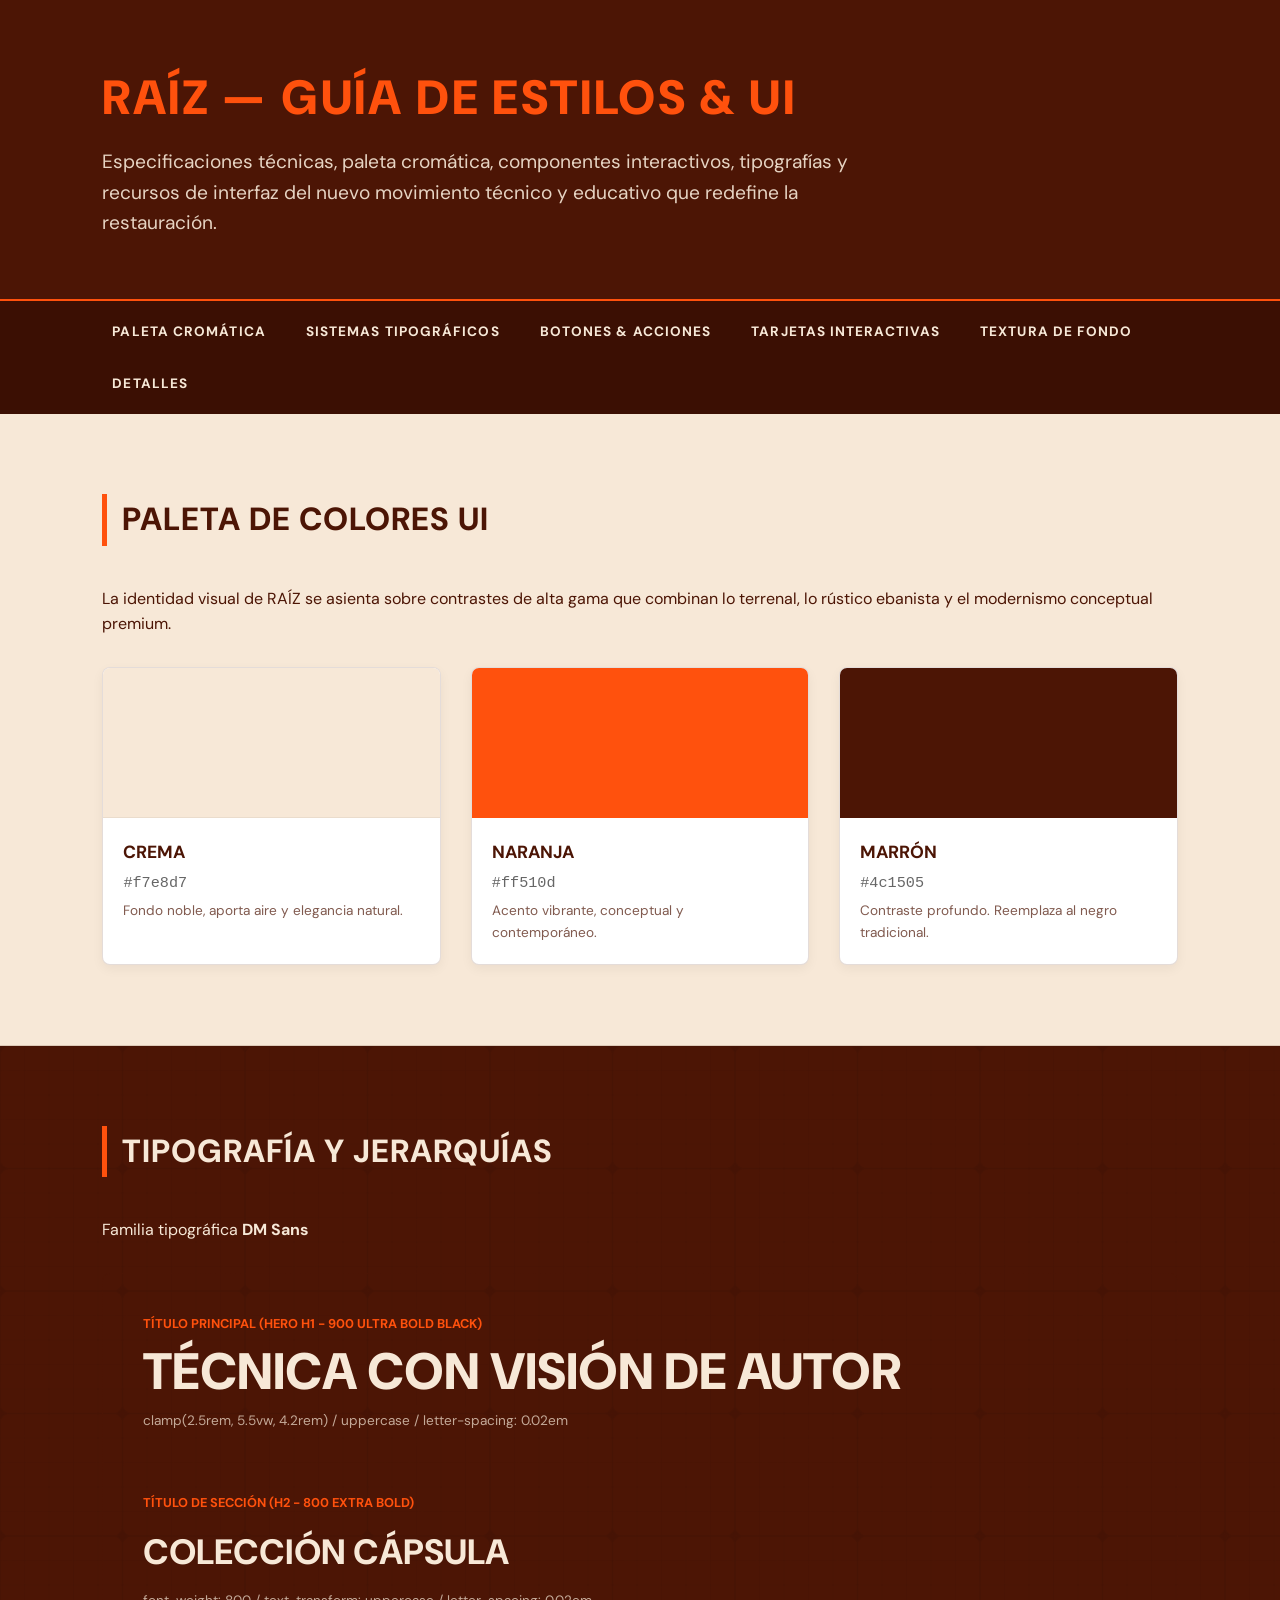
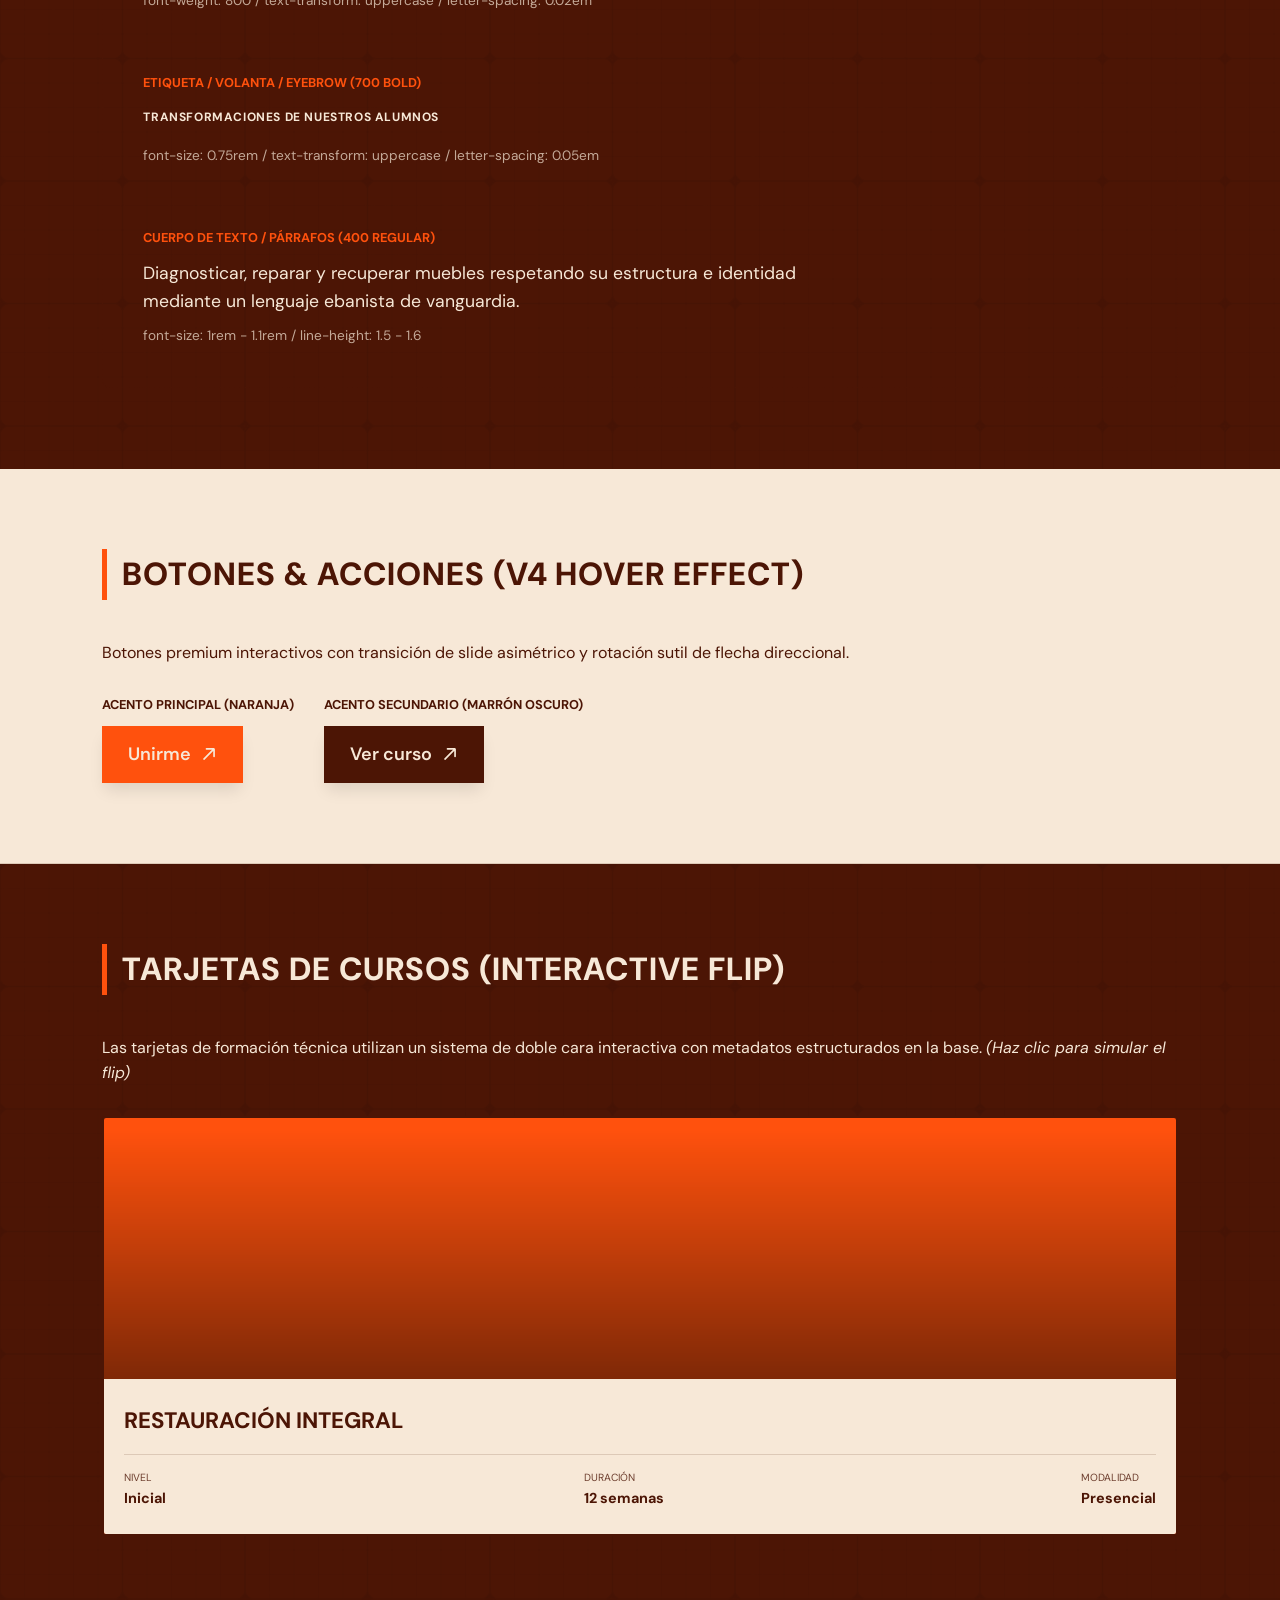
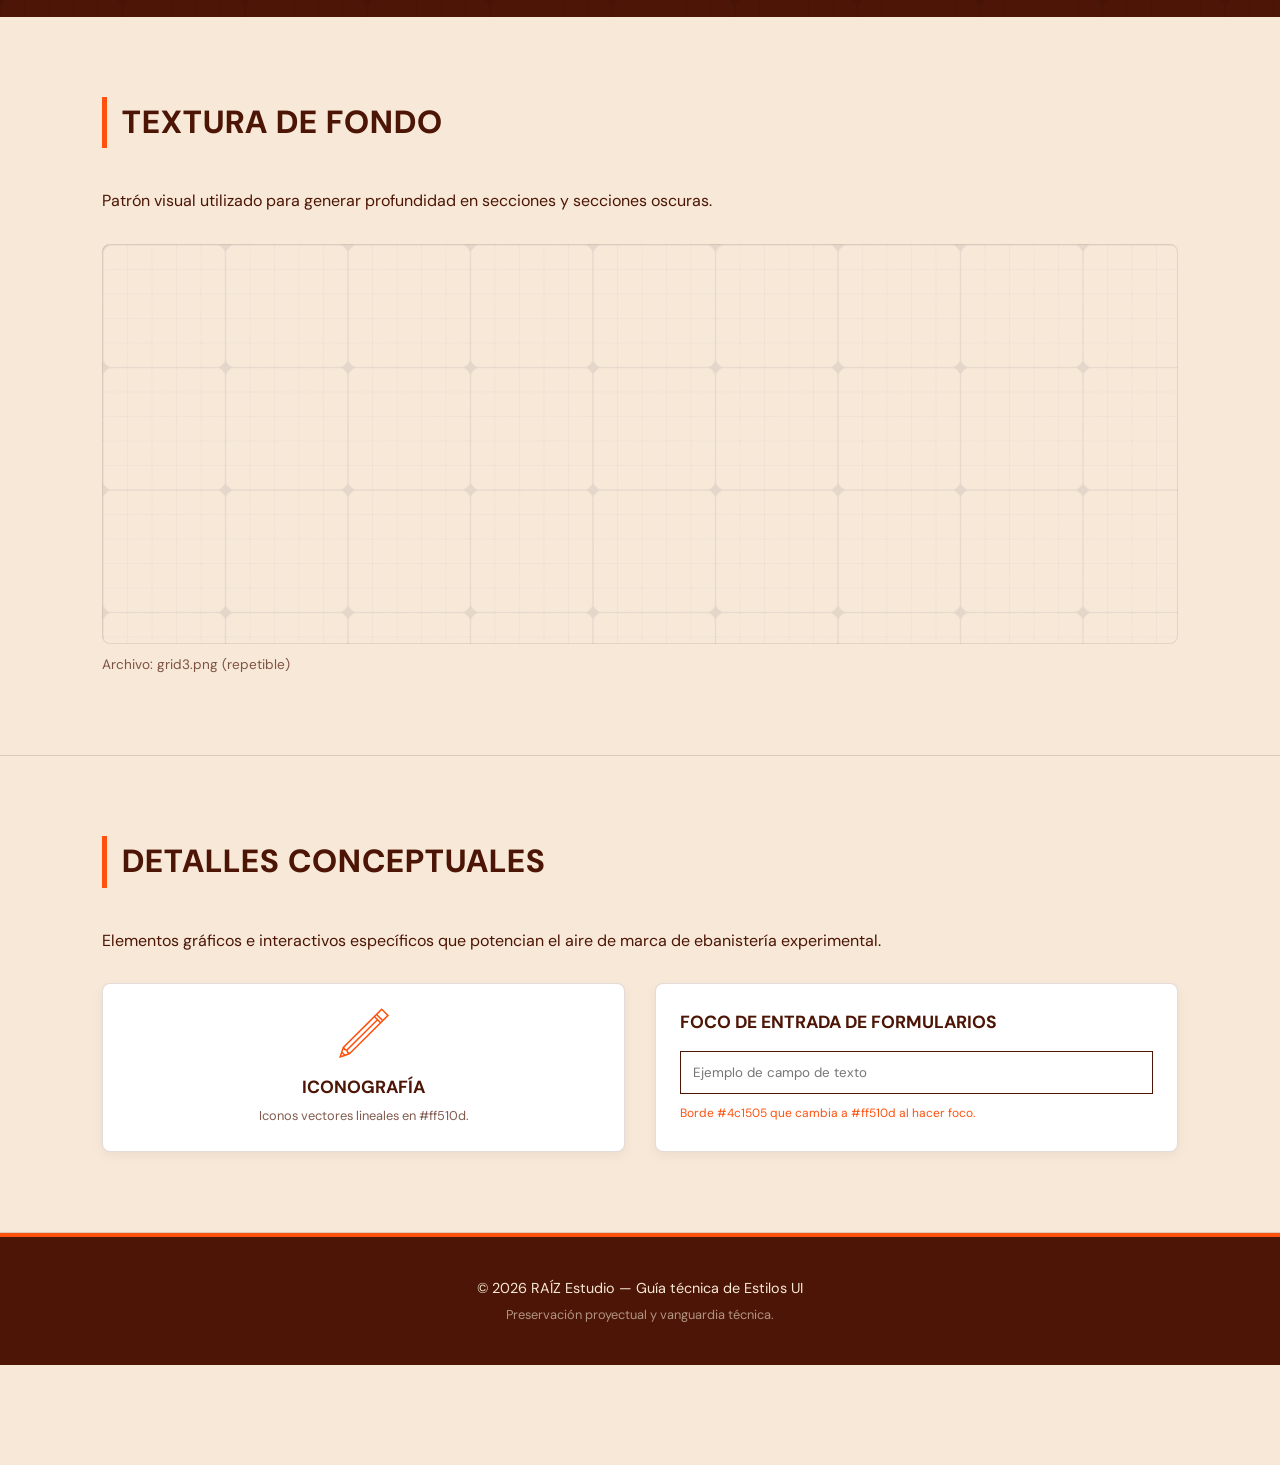
==== commit 480f7d38: "biblio4" ====
--- a/biblioteca_ui.html
+++ b/biblioteca_ui.html
@@ -490,7 +490,7 @@
         <a href="#tipografias">Sistemas Tipográficos</a>
         <a href="#botones">Botones & Acciones</a>
         <a href="#componentes">Tarjetas Interactivas</a>
-        <a href="#texturas">Texturas de Fondo</a>
+        <a href="#texturas">Textura de Fondo</a>
         <a href="#accesorios">Detalles</a>
     </nav>
 
@@ -642,7 +642,7 @@
 
     <!-- SECCIÓN 5: TEXTURAS DE FONDO -->
     <section id="texturas" class="ui-section">
-        <h2 class="section-title">Texturas de Fondo</h2>
+        <h2 class="section-title">Textura de Fondo</h2>
         <p style="margin-bottom: 30px;">Patrón visual utilizado para generar profundidad en secciones y secciones oscuras.</p>
         <div class="grid-specimen"></div>
         <p style="font-size: 0.85rem; opacity: 0.7; margin-top: 10px;">Archivo: grid3.png (repetible)</p>
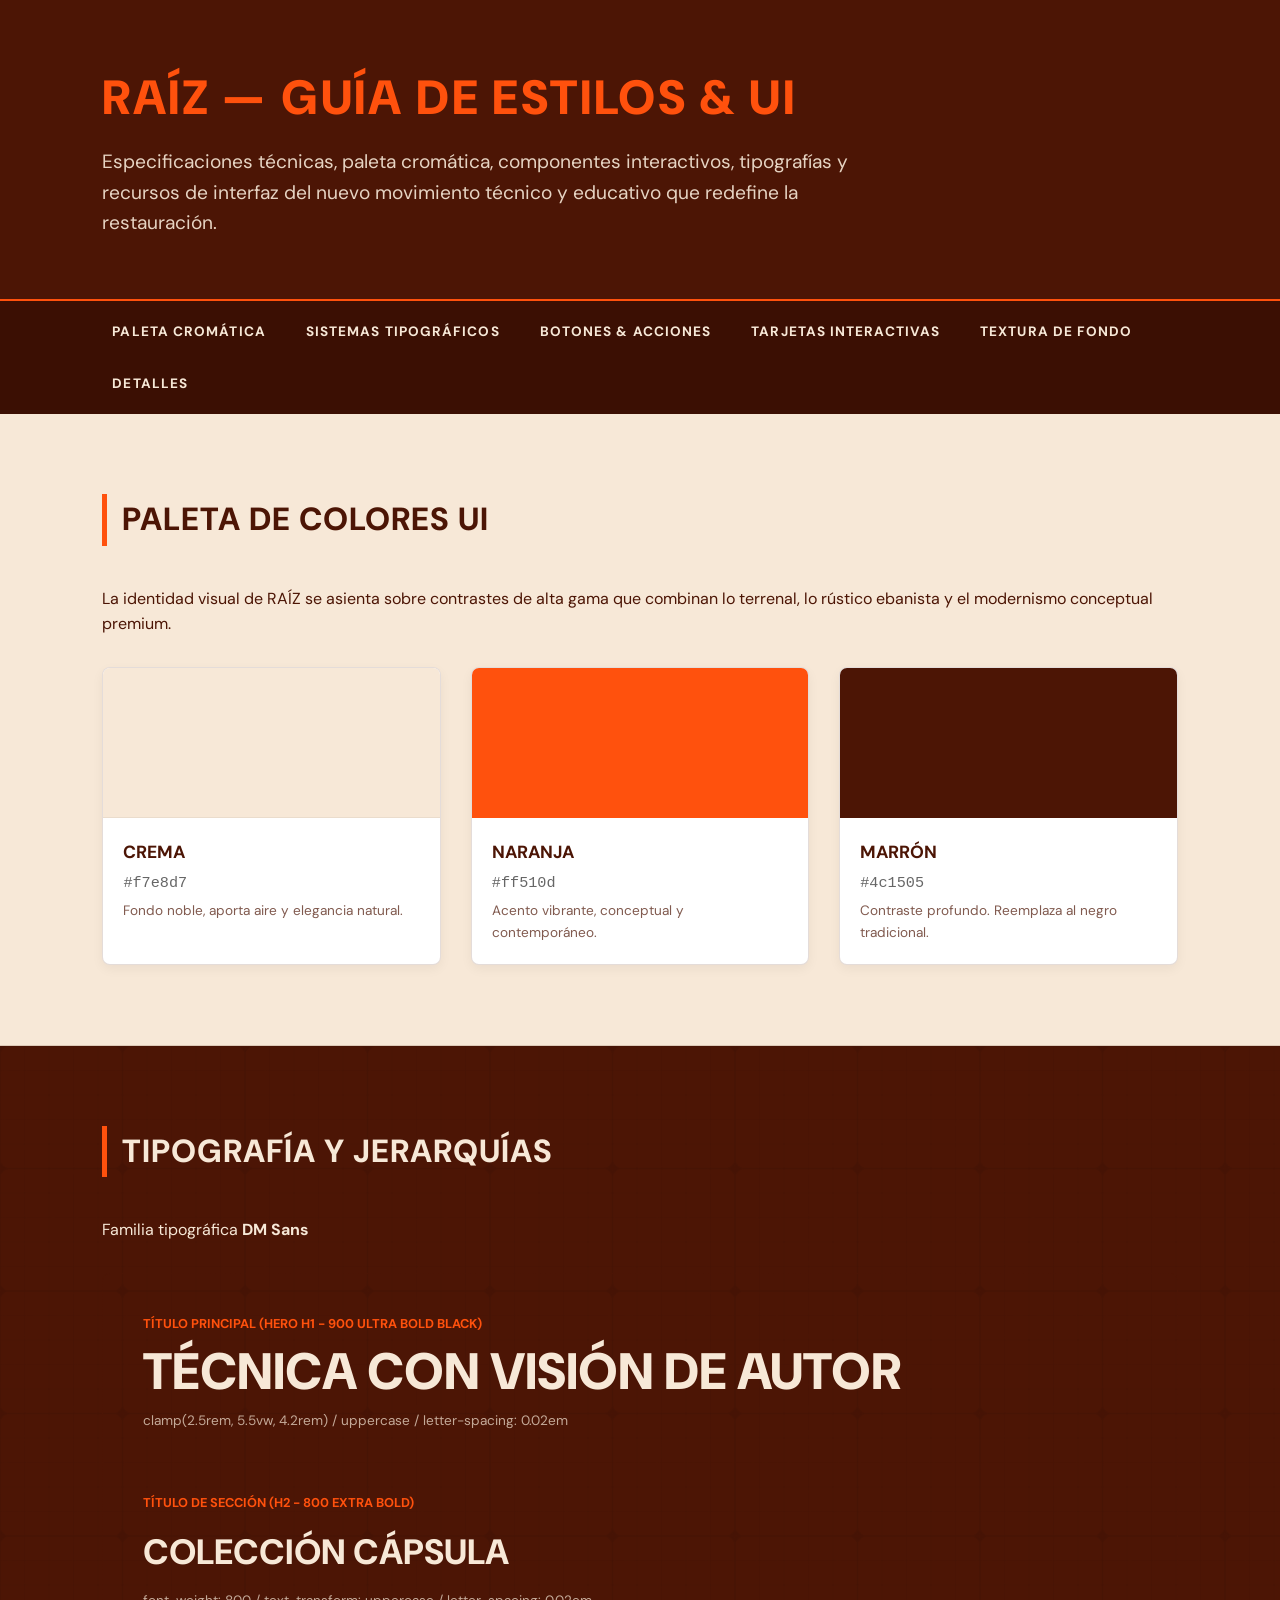
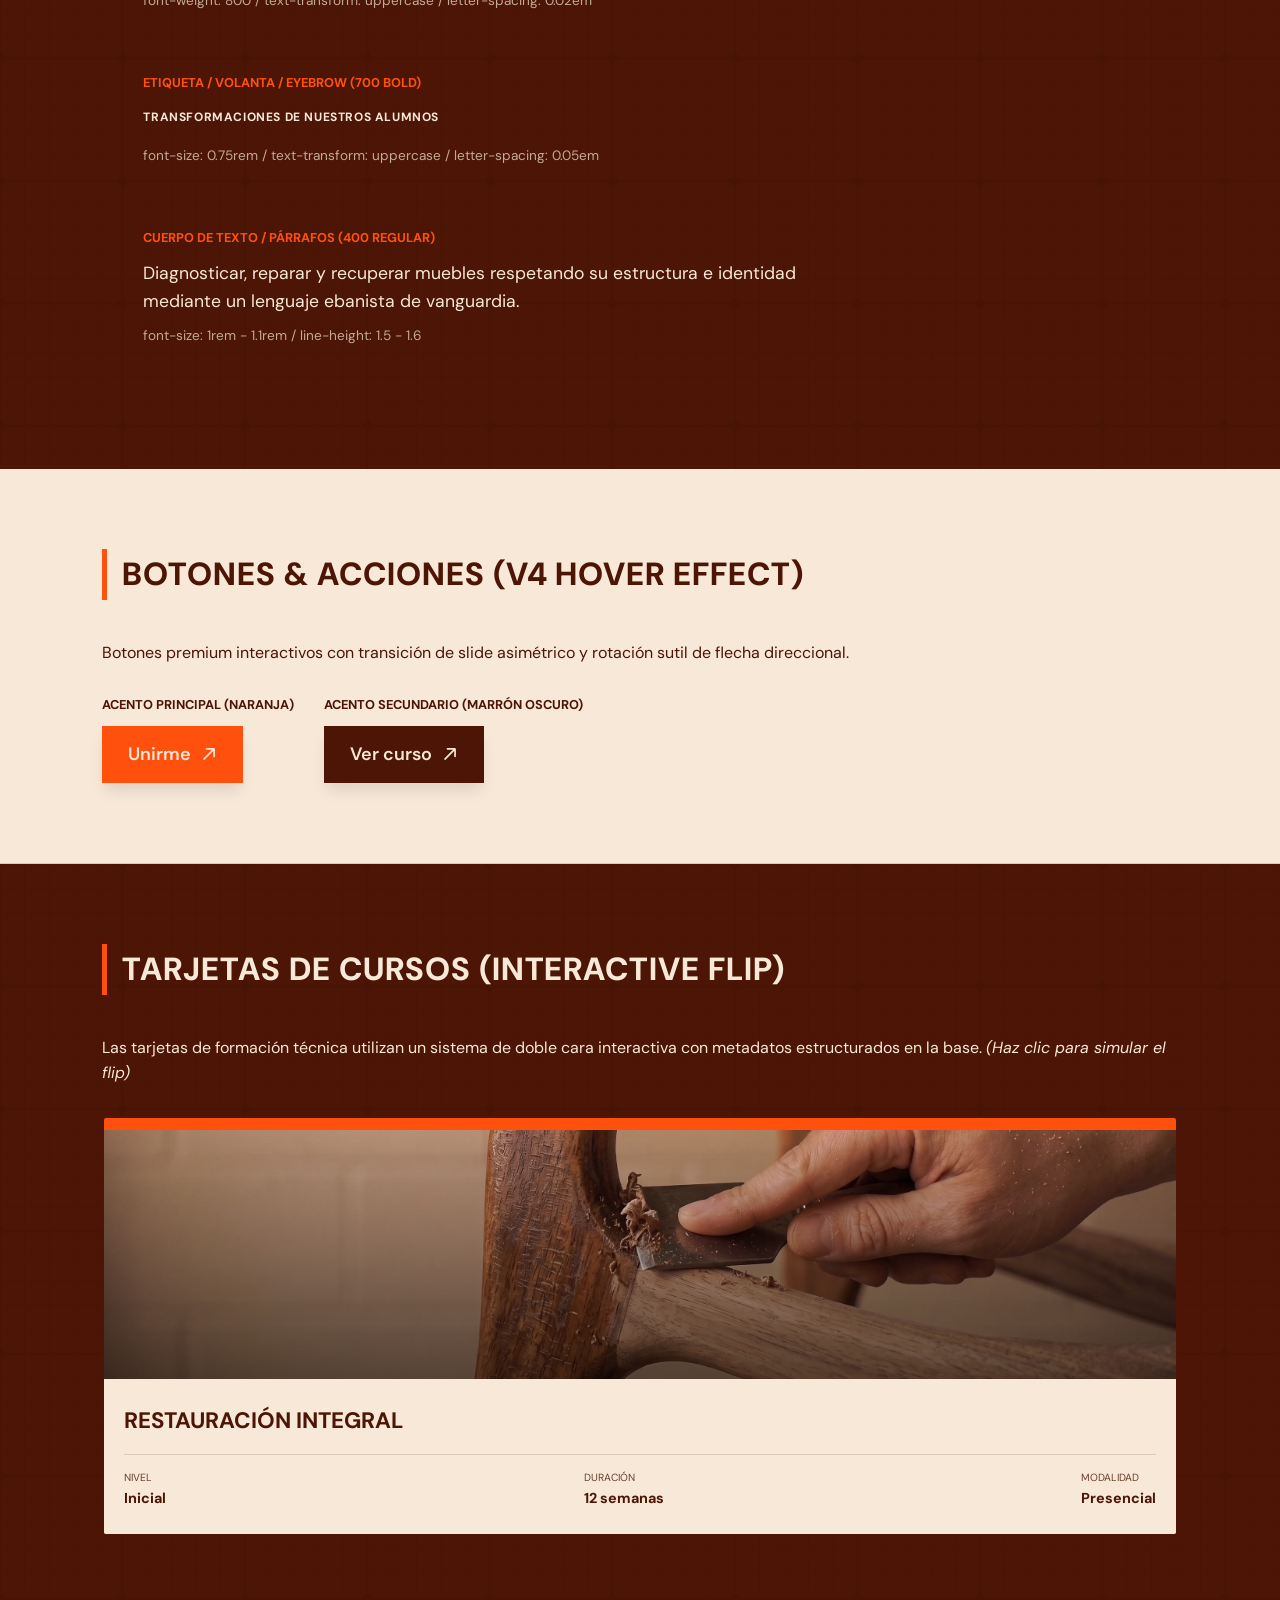
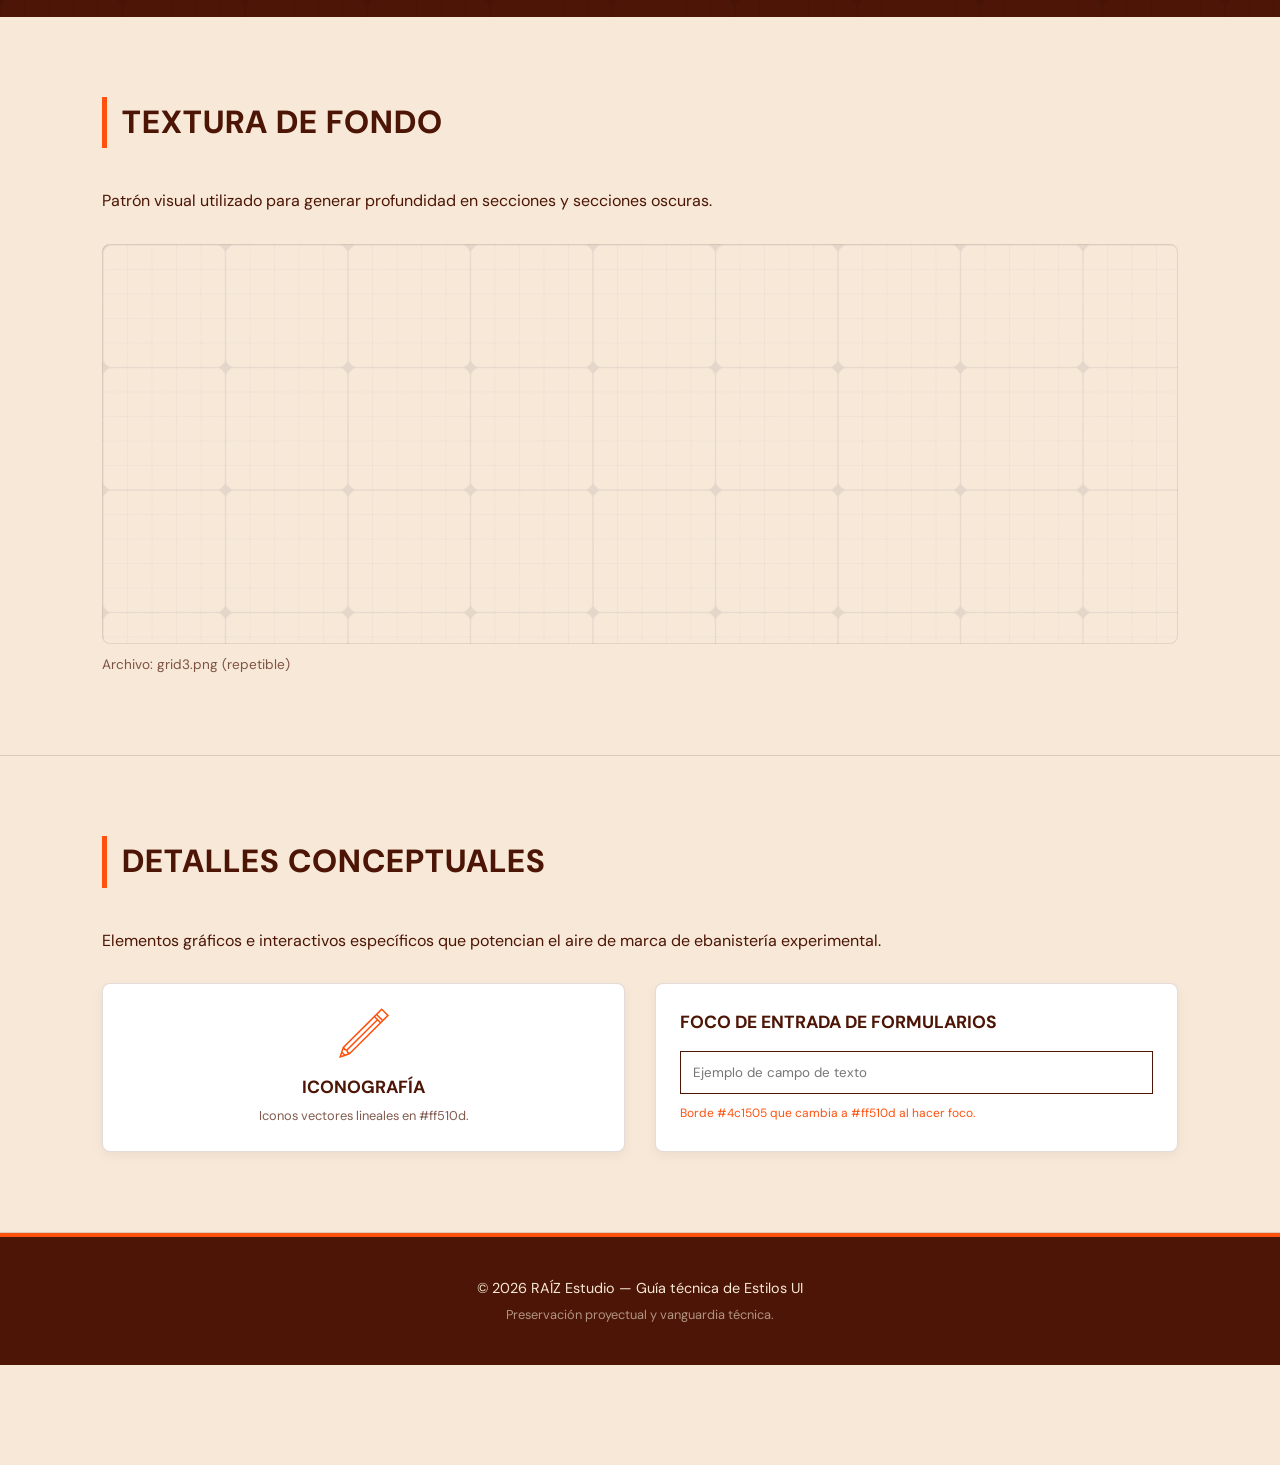
==== commit 60781f7c: "biblio5" ====
--- a/biblioteca_ui.html
+++ b/biblioteca_ui.html
@@ -351,7 +351,7 @@
 
         .demo-img-bg {
             height: 60%;
-            background: linear-gradient(rgba(0,0,0,0), rgba(0,0,0,0.5)), url('https://images.unsplash.com/photo-1533090161767-e6ffed986c88?auto=format&fit=crop&w=600&q=80') center/cover no-repeat;
+            background: linear-gradient(rgba(0,0,0,0), rgba(0,0,0,0.5)), url('imagenes/curso1.jpeg') center/cover no-repeat;
         }
 
         .card-front-content-demo {
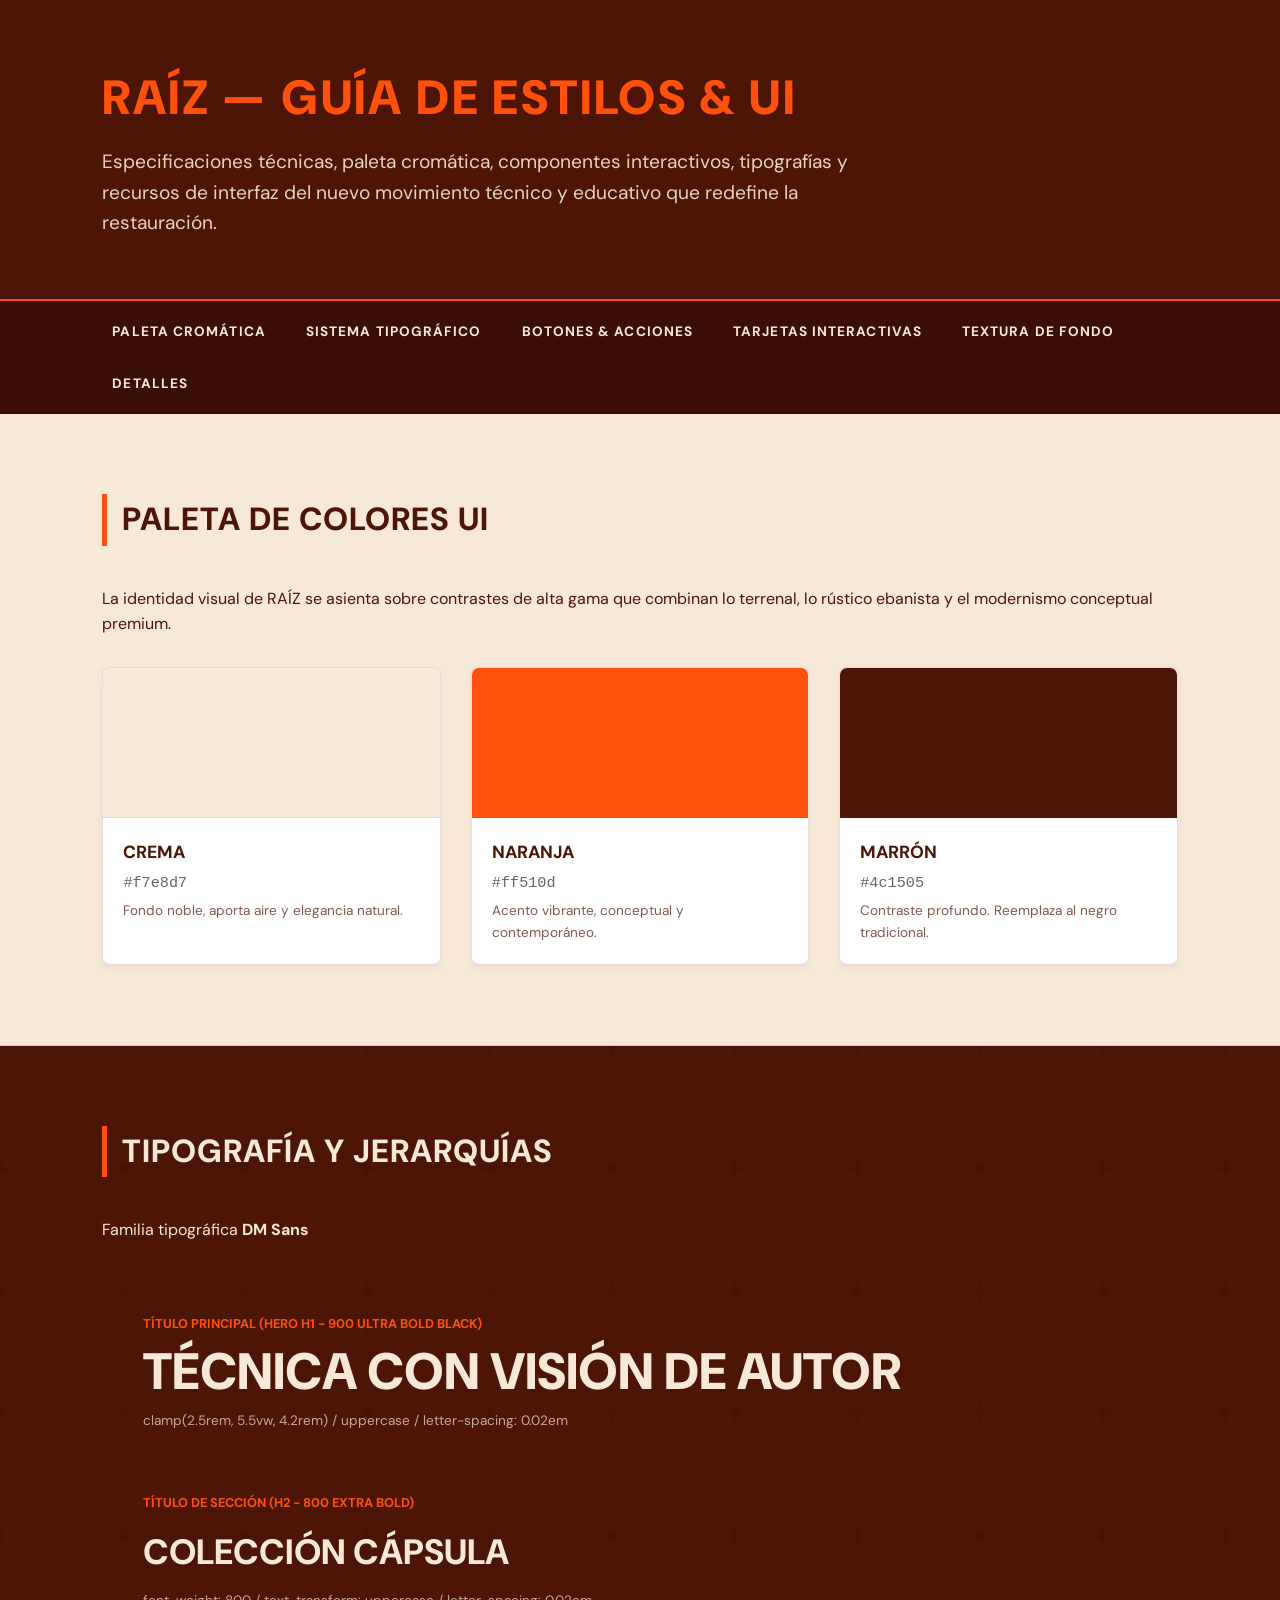
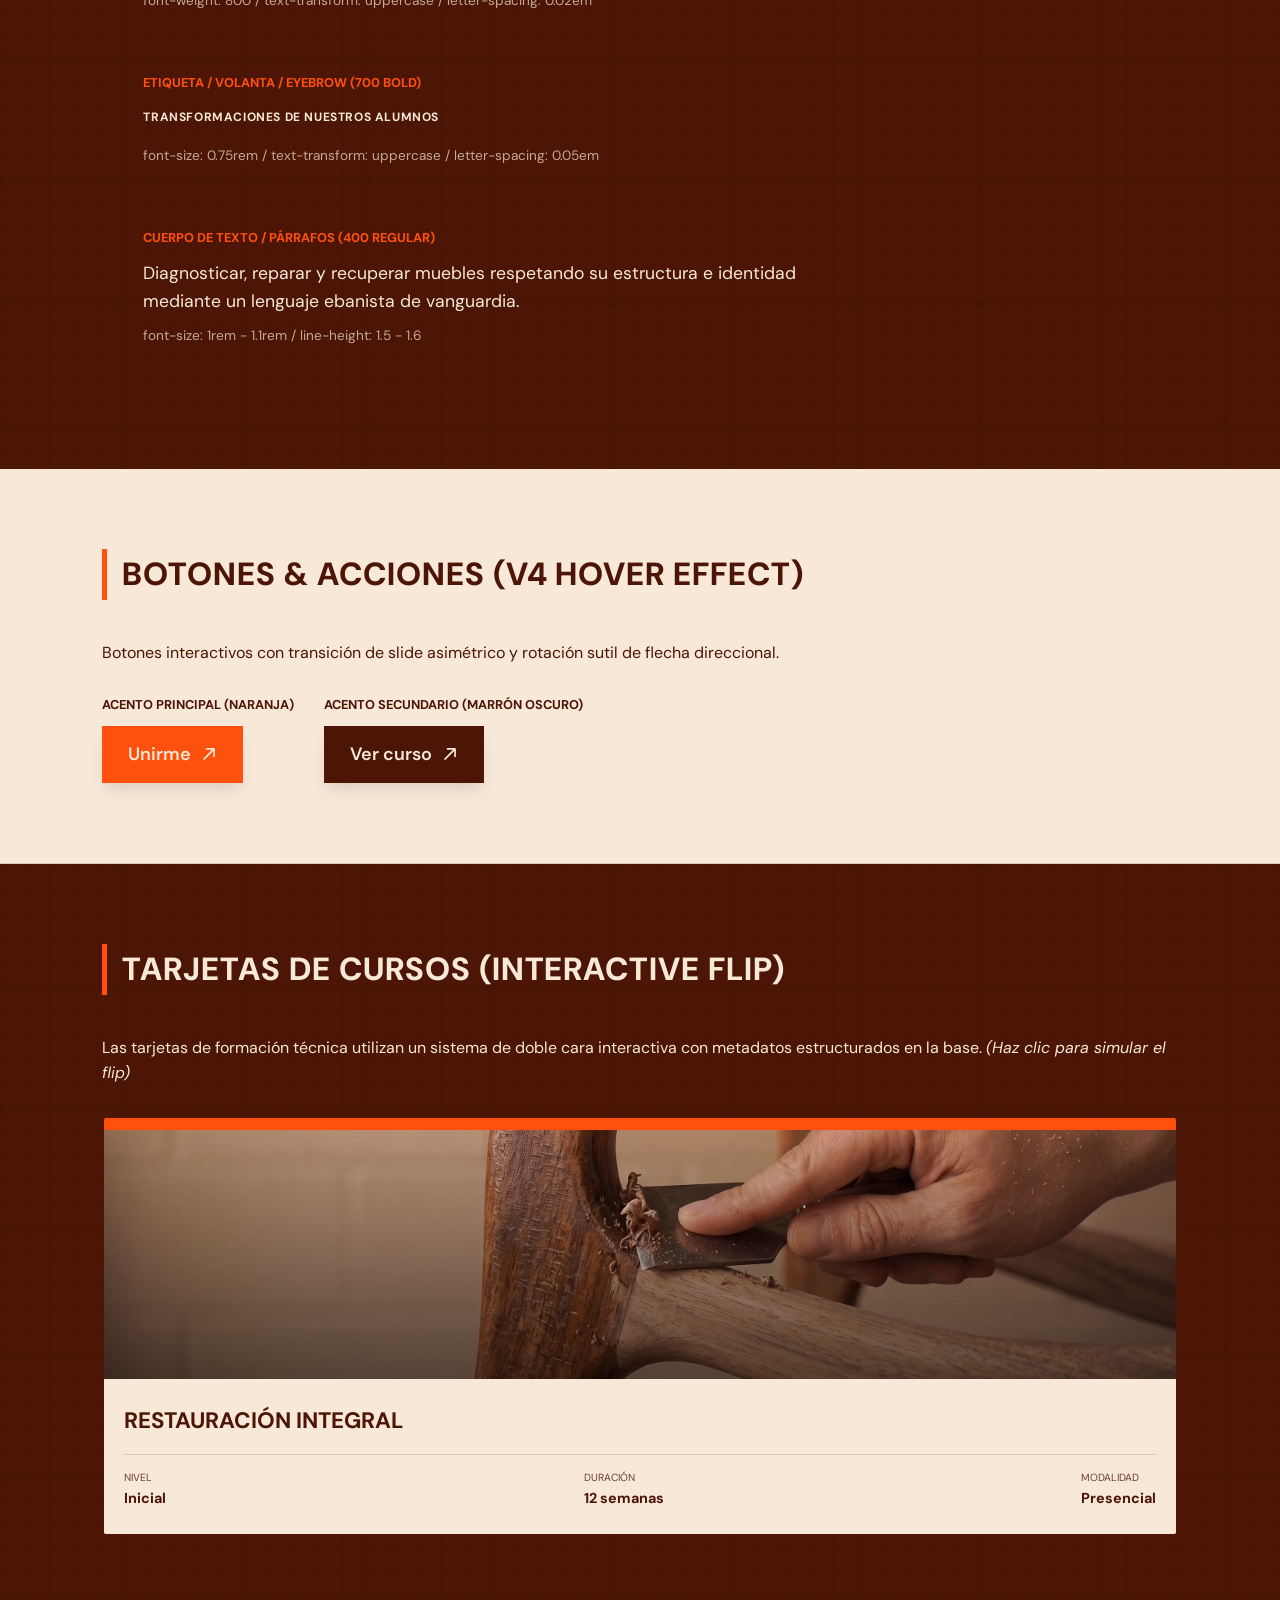
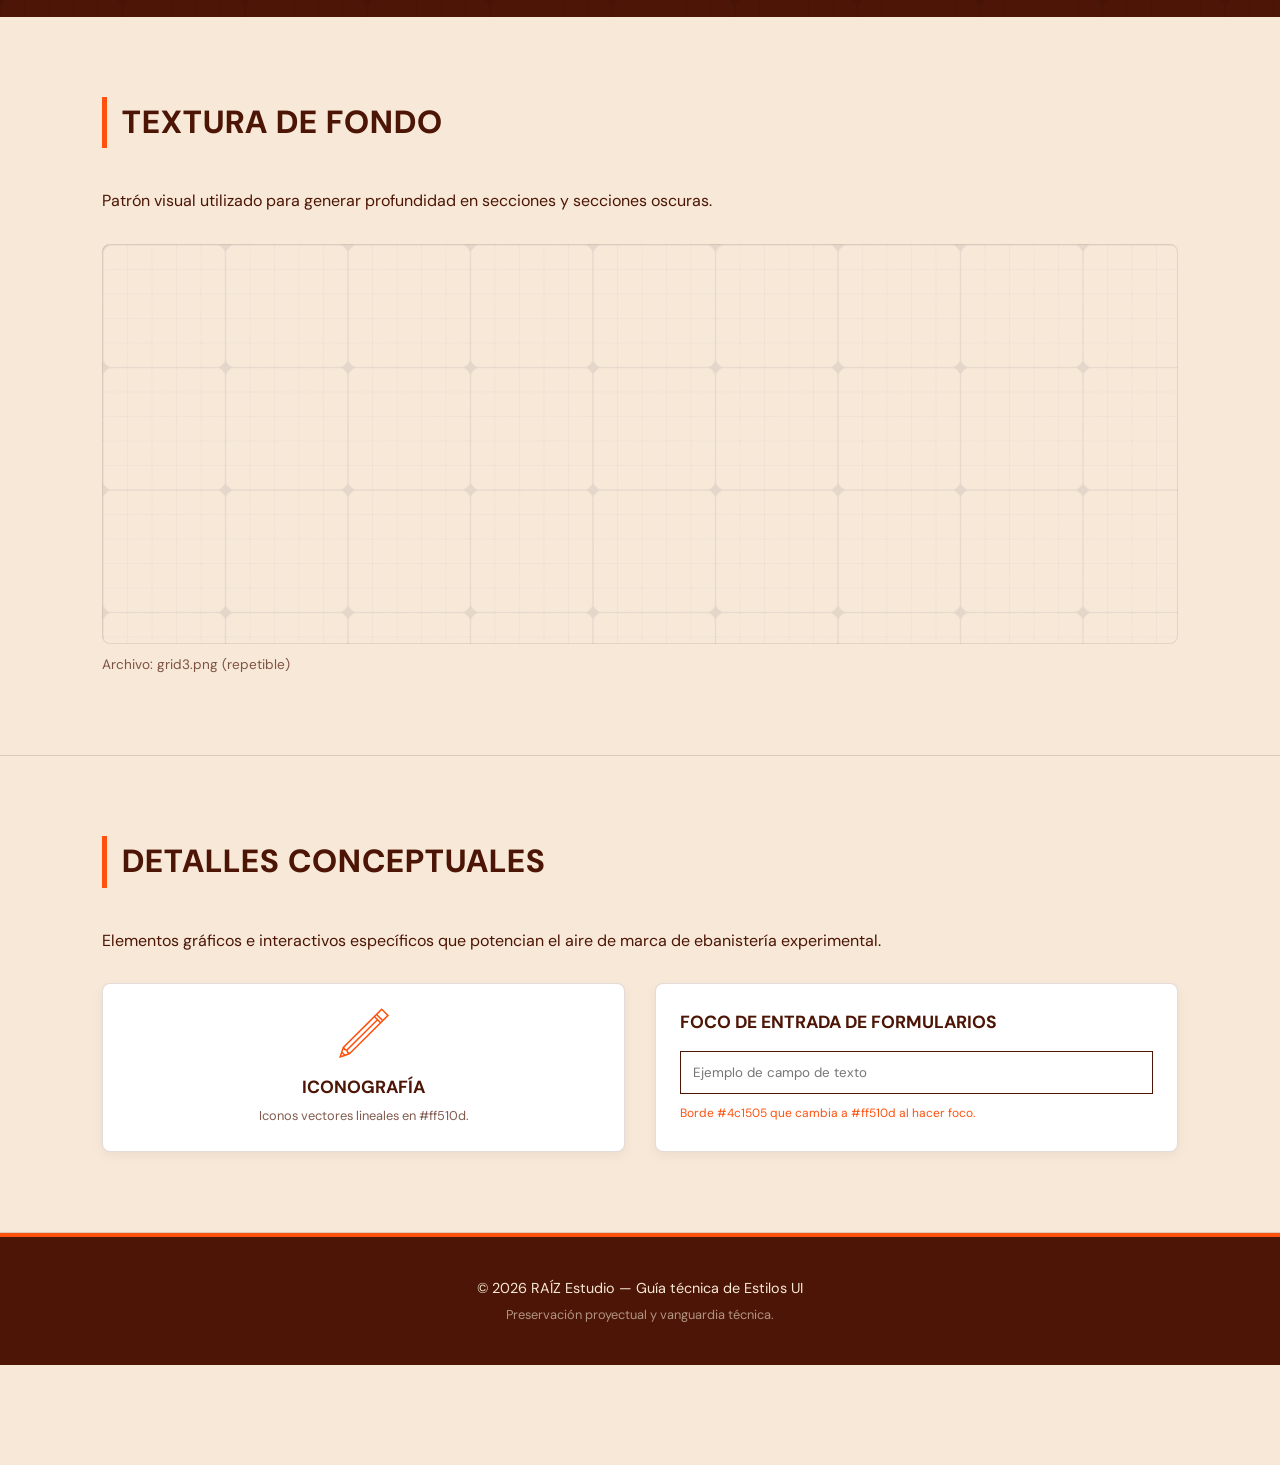
==== commit c667aa94: "biblio6" ====
--- a/biblioteca_ui.html
+++ b/biblioteca_ui.html
@@ -487,7 +487,7 @@
     <!-- NAVEGACIÓN RÁPIDA INTERNA -->
     <nav class="ui-nav">
         <a href="#colores">Paleta Cromática</a>
-        <a href="#tipografias">Sistemas Tipográficos</a>
+        <a href="#tipografias">Sistema Tipográfico</a>
         <a href="#botones">Botones & Acciones</a>
         <a href="#componentes">Tarjetas Interactivas</a>
         <a href="#texturas">Textura de Fondo</a>
@@ -571,7 +571,7 @@
     <!-- SECCIÓN 3: BOTONES Y ACCIONES -->
     <section id="botones" class="ui-section">
         <h2 class="section-title">Botones & Acciones (v4 Hover Effect)</h2>
-        <p style="margin-bottom: 30px;">Botones premium interactivos con transición de slide asimétrico y rotación sutil de flecha direccional.</p>
+        <p style="margin-bottom: 30px;">Botones interactivos con transición de slide asimétrico y rotación sutil de flecha direccional.</p>
 
         <div class="buttons-showcase">
             <div>
